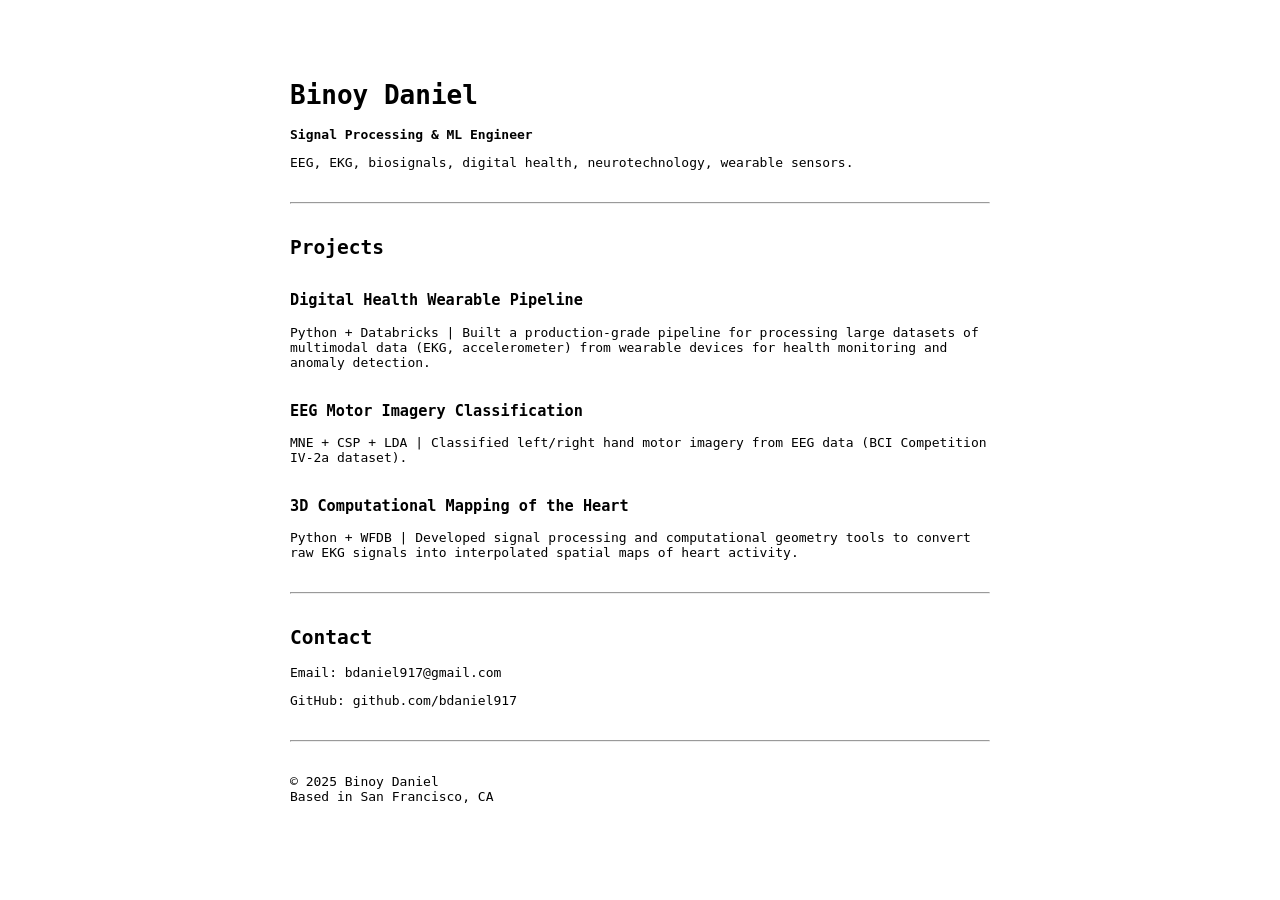
==== index.html @ 5da46c52 "Add files via upload" ====
<!DOCTYPE html>
<html lang="en">
<head>
  <meta charset="UTF-8">
  <meta name="viewport" content="width=device-width, initial-scale=1.0">
  <title>Binoy Daniel</title>
  <style>
    body {
      font-family: monospace;
      background: #fff;
      color: #000;
      max-width: 700px;
      margin: 2rem auto;
      padding: 1rem;
    }
    h1, h2, h3 {
      margin-top: 2rem;
    }
    a {
      color: black;
      text-decoration: none;
    }
    .project {
      margin-bottom: 1.5rem;
    }
    hr {
      margin: 2rem 0;
    }
  </style>
</head>

<body>
  <h1>Binoy Daniel</h1>
  <p><strong>Signal Processing & ML Engineer</strong></p>
  <p>EEG, EKG, biosignals, digital health, neurotechnology, wearable sensors.</p>

  <hr>

  <h2>Projects</h2>

  <div class="project">
    <h3><a href="#">Digital Health Wearable Pipeline</a></h3>
    <p>Python + Databricks | Built a production-grade pipeline for processing large datasets of multimodal data (EKG, accelerometer) from wearable devices for health monitoring and anomaly detection.</p>
  </div>

  <div class="project">
    <h3><a href="#">EEG Motor Imagery Classification</a></h3>
    <p>MNE + CSP + LDA | Classified left/right hand motor imagery from EEG data (BCI Competition IV-2a dataset).</p>
  </div>

  <div class="project">
    <h3><a href="#">3D Computational Mapping of the Heart</a></h3>
    <p>Python + WFDB | Developed signal processing and computational geometry tools to convert raw EKG signals into interpolated spatial maps of heart activity.</p>
  </div>

  <hr>

  <h2>Contact</h2>
  <p>Email: <a href="mailto:bdaniel917@gmail.com">bdaniel917@gmail.com</a></p>
  <p>GitHub: <a href="https://github.com/bdaniel917" target="_blank">github.com/bdaniel917</a></p>

  <hr>

  <p>&copy; 2025 Binoy Daniel<br>Based in San Francisco, CA</p>
</body>
</html>
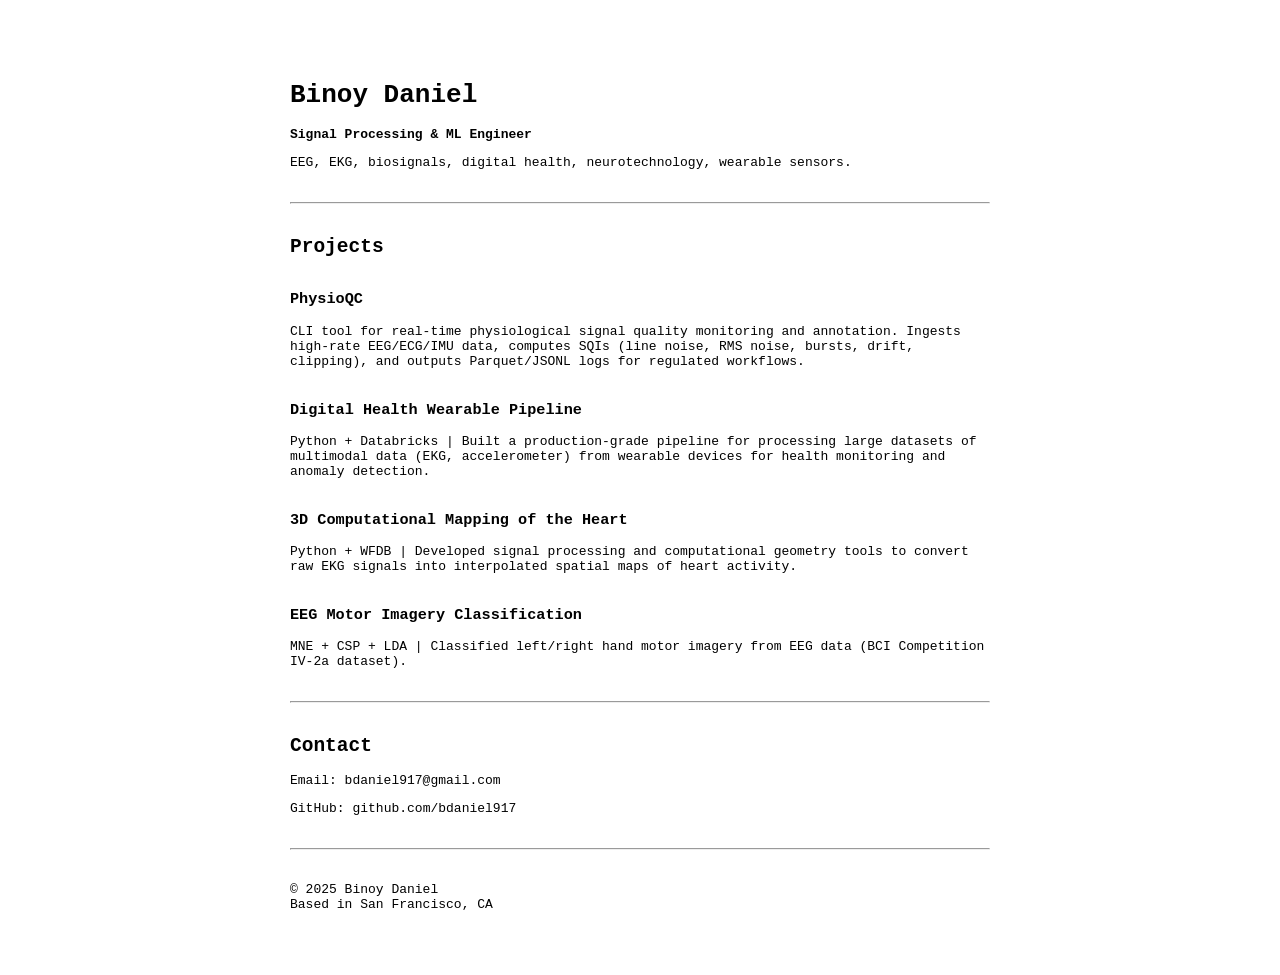
==== commit ba2999a6: "Update index.html" ====
--- a/index.html
+++ b/index.html
@@ -38,19 +38,25 @@
 
   <h2>Projects</h2>
 
+  <!-- PhysioQC Project (First Tab, links to physioq.html) -->
+  <div class="project">
+    <h3><a href="physioq.html">PhysioQC</a></h3>
+    <p>CLI tool for real-time physiological signal quality monitoring and annotation. Ingests high-rate EEG/ECG/IMU data, computes SQIs (line noise, RMS noise, bursts, drift, clipping), and outputs Parquet/JSONL logs for regulated workflows.</p>
+  </div>
+
   <div class="project">
     <h3><a href="#">Digital Health Wearable Pipeline</a></h3>
     <p>Python + Databricks | Built a production-grade pipeline for processing large datasets of multimodal data (EKG, accelerometer) from wearable devices for health monitoring and anomaly detection.</p>
   </div>
 
   <div class="project">
-    <h3><a href="#">EEG Motor Imagery Classification</a></h3>
-    <p>MNE + CSP + LDA | Classified left/right hand motor imagery from EEG data (BCI Competition IV-2a dataset).</p>
+    <h3><a href="#">3D Computational Mapping of the Heart</a></h3>
+    <p>Python + WFDB | Developed signal processing and computational geometry tools to convert raw EKG signals into interpolated spatial maps of heart activity.</p>
   </div>
 
   <div class="project">
-    <h3><a href="#">3D Computational Mapping of the Heart</a></h3>
-    <p>Python + WFDB | Developed signal processing and computational geometry tools to convert raw EKG signals into interpolated spatial maps of heart activity.</p>
+    <h3><a href="#">EEG Motor Imagery Classification</a></h3>
+    <p>MNE + CSP + LDA | Classified left/right hand motor imagery from EEG data (BCI Competition IV-2a dataset).</p>
   </div>
 
   <hr>
@@ -64,4 +70,3 @@
   <p>&copy; 2025 Binoy Daniel<br>Based in San Francisco, CA</p>
 </body>
 </html>
-
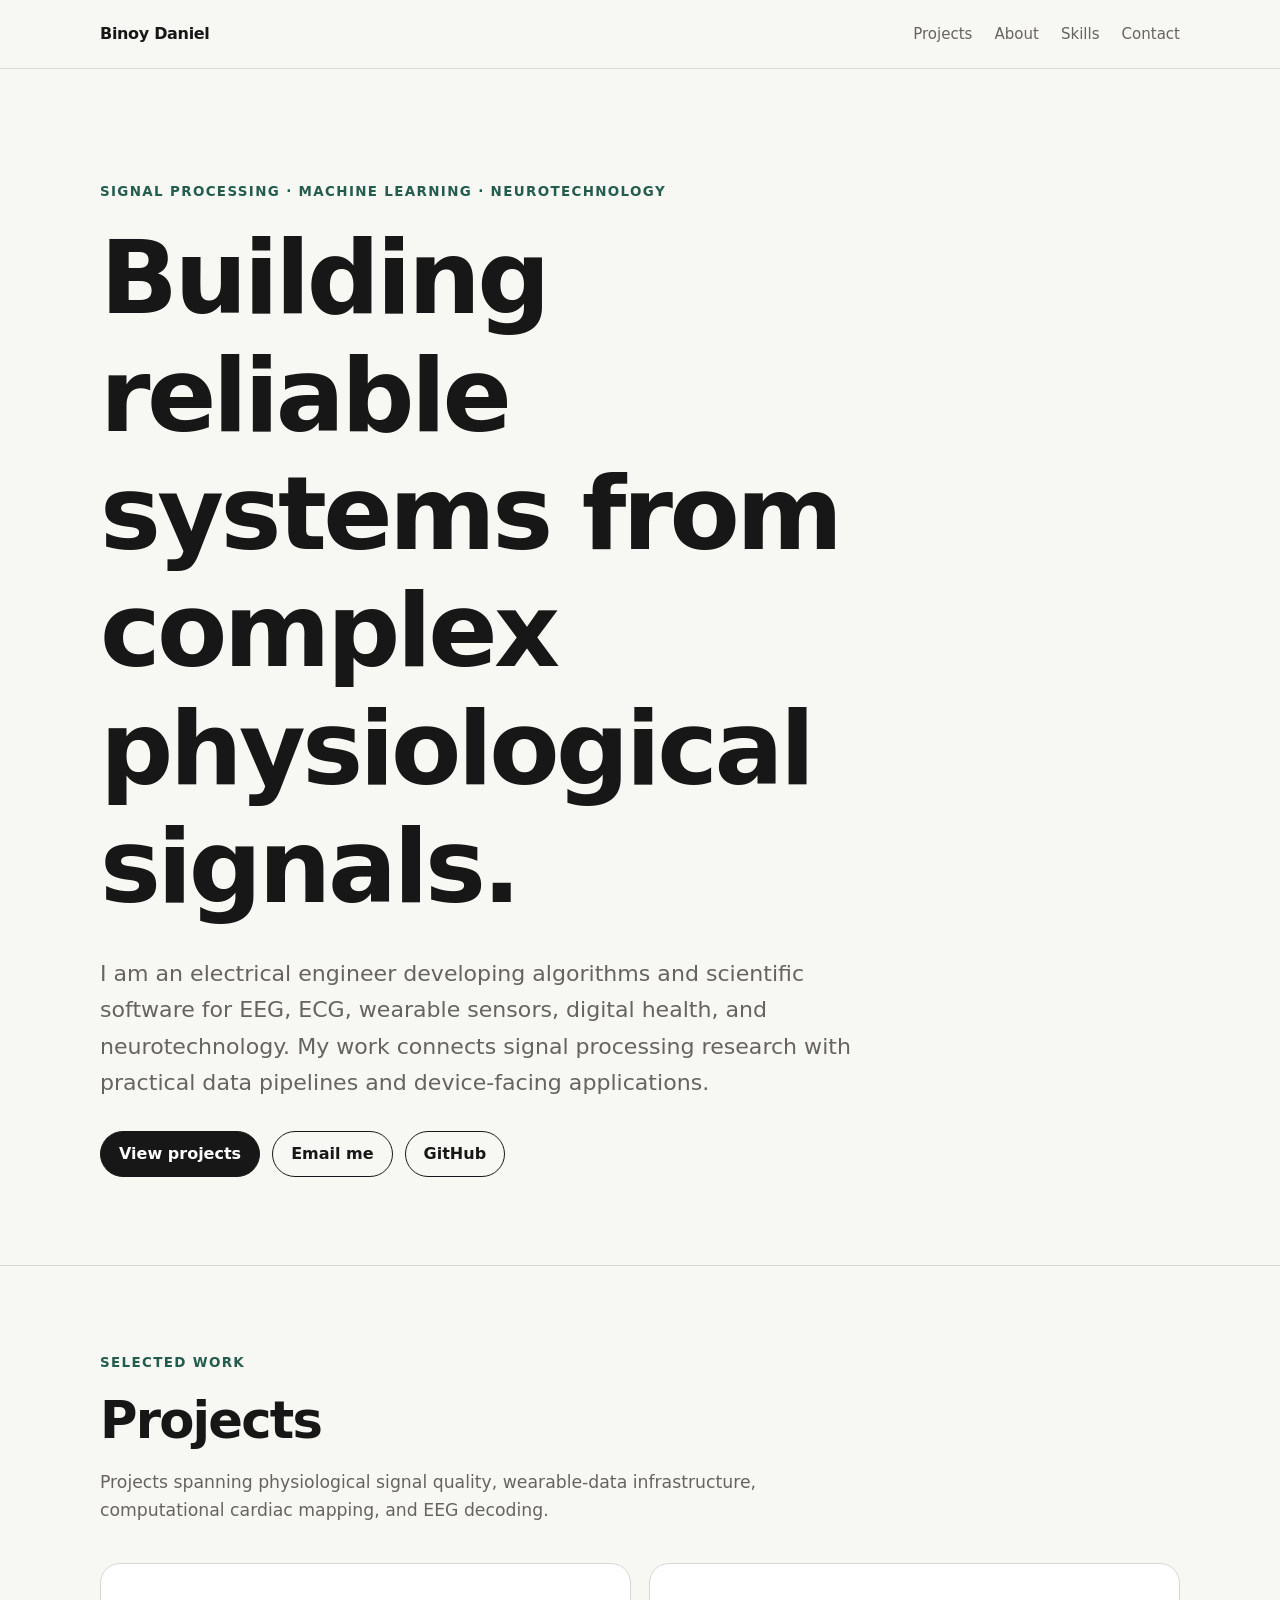
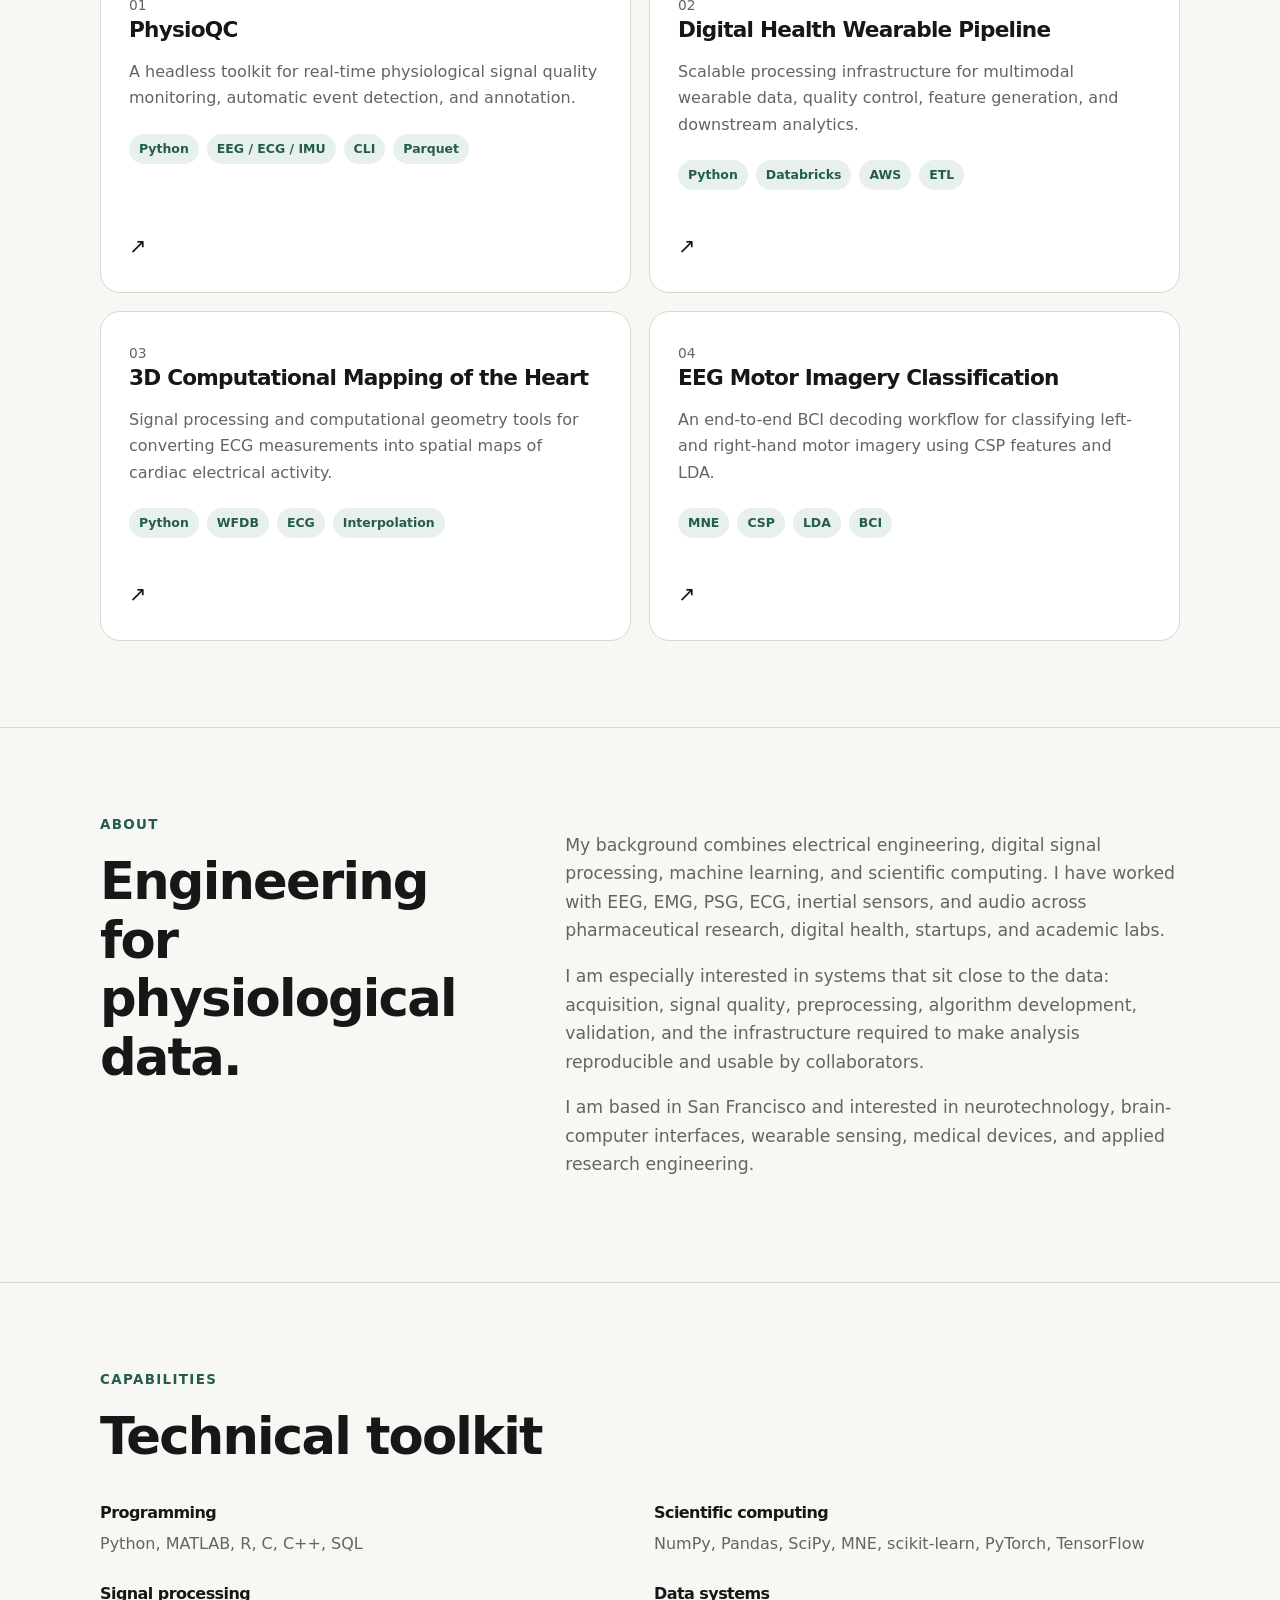
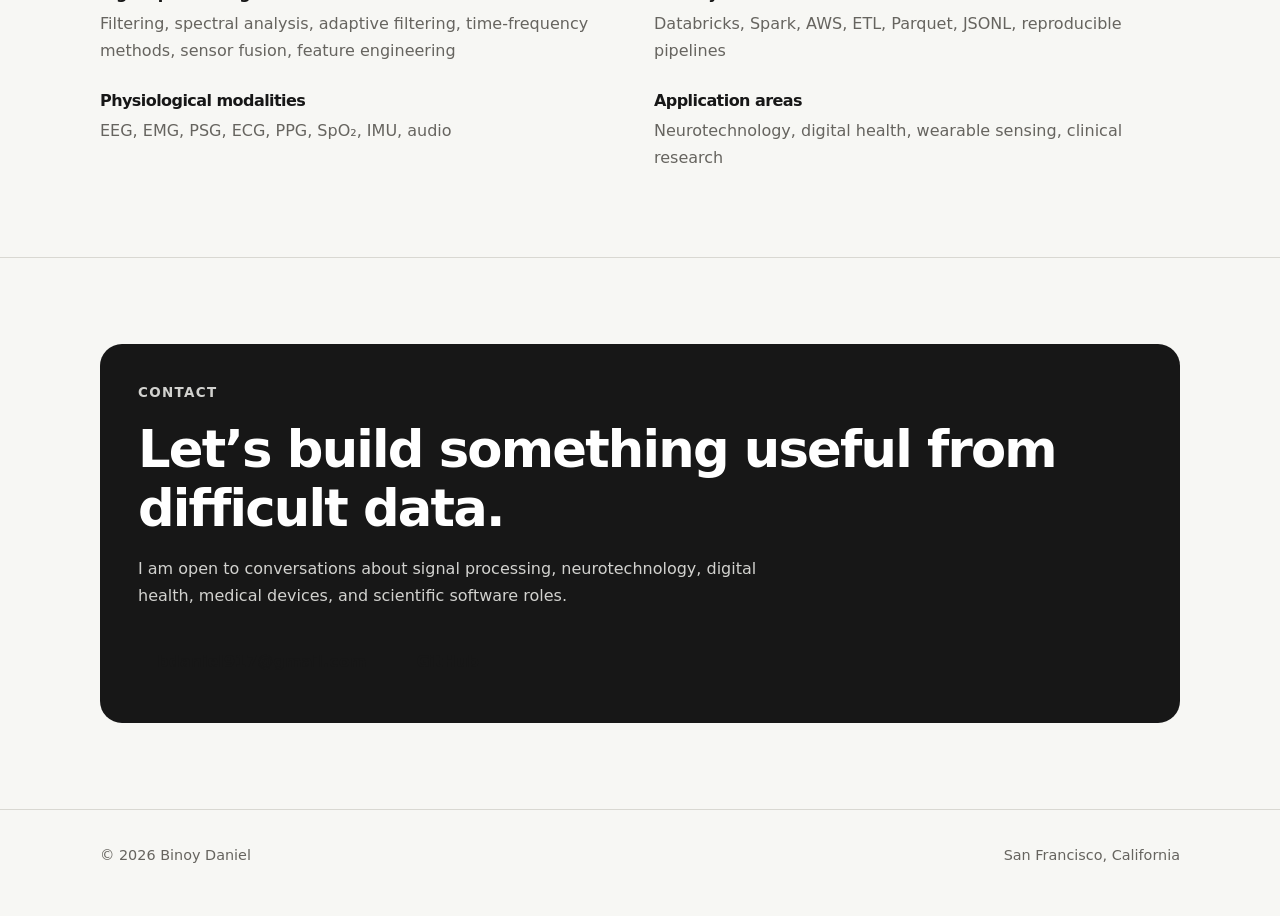
==== commit 781c2de9: "Add files via upload" ====
--- a/index.html
+++ b/index.html
@@ -1,72 +1,231 @@
-<!DOCTYPE html>
+<!doctype html>
 <html lang="en">
 <head>
-  <meta charset="UTF-8">
-  <meta name="viewport" content="width=device-width, initial-scale=1.0">
-  <title>Binoy Daniel</title>
-  <style>
-    body {
-      font-family: monospace;
-      background: #fff;
-      color: #000;
-      max-width: 700px;
-      margin: 2rem auto;
-      padding: 1rem;
-    }
-    h1, h2, h3 {
-      margin-top: 2rem;
-    }
-    a {
-      color: black;
-      text-decoration: none;
-    }
-    .project {
-      margin-bottom: 1.5rem;
-    }
-    hr {
-      margin: 2rem 0;
-    }
-  </style>
+  <meta charset="utf-8">
+  <meta name="viewport" content="width=device-width, initial-scale=1">
+  <meta
+    name="description"
+    content="Portfolio of Binoy Daniel, a signal processing and machine learning engineer working in biosignals, neurotechnology, wearable sensing, and digital health."
+  >
+  <title>Binoy Daniel | Signal Processing & ML Engineer</title>
+  <link rel="stylesheet" href="style.css">
 </head>
-
 <body>
-  <h1>Binoy Daniel</h1>
-  <p><strong>Signal Processing & ML Engineer</strong></p>
-  <p>EEG, EKG, biosignals, digital health, neurotechnology, wearable sensors.</p>
-
-  <hr>
-
-  <h2>Projects</h2>
-
-  <!-- PhysioQC Project (First Tab, links to physioq.html) -->
-  <div class="project">
-    <h3><a href="physioq.html">PhysioQC</a></h3>
-    <p>CLI tool for real-time physiological signal quality monitoring and annotation. Ingests high-rate EEG/ECG/IMU data, computes SQIs (line noise, RMS noise, bursts, drift, clipping), and outputs Parquet/JSONL logs for regulated workflows.</p>
-  </div>
-
-  <div class="project">
-    <h3><a href="#">Digital Health Wearable Pipeline</a></h3>
-    <p>Python + Databricks | Built a production-grade pipeline for processing large datasets of multimodal data (EKG, accelerometer) from wearable devices for health monitoring and anomaly detection.</p>
-  </div>
-
-  <div class="project">
-    <h3><a href="#">3D Computational Mapping of the Heart</a></h3>
-    <p>Python + WFDB | Developed signal processing and computational geometry tools to convert raw EKG signals into interpolated spatial maps of heart activity.</p>
-  </div>
-
-  <div class="project">
-    <h3><a href="#">EEG Motor Imagery Classification</a></h3>
-    <p>MNE + CSP + LDA | Classified left/right hand motor imagery from EEG data (BCI Competition IV-2a dataset).</p>
-  </div>
-
-  <hr>
-
-  <h2>Contact</h2>
-  <p>Email: <a href="mailto:bdaniel917@gmail.com">bdaniel917@gmail.com</a></p>
-  <p>GitHub: <a href="https://github.com/bdaniel917" target="_blank">github.com/bdaniel917</a></p>
-
-  <hr>
-
-  <p>&copy; 2025 Binoy Daniel<br>Based in San Francisco, CA</p>
+  <header class="site-header">
+    <nav class="container nav" aria-label="Main navigation">
+      <a class="brand" href="#top">Binoy Daniel</a>
+      <div class="nav-links">
+        <a href="#projects">Projects</a>
+        <a href="#about">About</a>
+        <a href="#skills">Skills</a>
+        <a href="#contact">Contact</a>
+      </div>
+    </nav>
+  </header>
+
+  <main id="top">
+    <section class="hero">
+      <div class="container">
+        <p class="eyebrow">Signal Processing · Machine Learning · Neurotechnology</p>
+        <h1>Building reliable systems from complex physiological signals.</h1>
+        <p class="hero-copy">
+          I am an electrical engineer developing algorithms and scientific software
+          for EEG, ECG, wearable sensors, digital health, and neurotechnology.
+          My work connects signal processing research with practical data pipelines
+          and device-facing applications.
+        </p>
+        <div class="hero-actions">
+          <a class="button" href="#projects">View projects</a>
+          <a class="button secondary" href="mailto:bdaniel917@gmail.com">Email me</a>
+          <a
+            class="button secondary"
+            href="https://github.com/bdaniel917"
+            target="_blank"
+            rel="noreferrer"
+          >GitHub</a>
+        </div>
+      </div>
+    </section>
+
+    <section class="section" id="projects">
+      <div class="container">
+        <p class="eyebrow">Selected work</p>
+        <h2>Projects</h2>
+        <p class="section-intro">
+          Projects spanning physiological signal quality, wearable-data
+          infrastructure, computational cardiac mapping, and EEG decoding.
+        </p>
+
+        <div class="project-grid">
+          <a class="project-card" href="projects/physioqc.html">
+            <div>
+              <span class="project-number">01</span>
+              <h3>PhysioQC</h3>
+              <p>
+                A headless toolkit for real-time physiological signal quality
+                monitoring, automatic event detection, and annotation.
+              </p>
+              <div class="tags">
+                <span class="tag">Python</span>
+                <span class="tag">EEG / ECG / IMU</span>
+                <span class="tag">CLI</span>
+                <span class="tag">Parquet</span>
+              </div>
+            </div>
+            <span class="arrow" aria-hidden="true">↗</span>
+          </a>
+
+          <a class="project-card" href="projects/wearable-pipeline.html">
+            <div>
+              <span class="project-number">02</span>
+              <h3>Digital Health Wearable Pipeline</h3>
+              <p>
+                Scalable processing infrastructure for multimodal wearable data,
+                quality control, feature generation, and downstream analytics.
+              </p>
+              <div class="tags">
+                <span class="tag">Python</span>
+                <span class="tag">Databricks</span>
+                <span class="tag">AWS</span>
+                <span class="tag">ETL</span>
+              </div>
+            </div>
+            <span class="arrow" aria-hidden="true">↗</span>
+          </a>
+
+          <a class="project-card" href="projects/cardiac-mapping.html">
+            <div>
+              <span class="project-number">03</span>
+              <h3>3D Computational Mapping of the Heart</h3>
+              <p>
+                Signal processing and computational geometry tools for converting
+                ECG measurements into spatial maps of cardiac electrical activity.
+              </p>
+              <div class="tags">
+                <span class="tag">Python</span>
+                <span class="tag">WFDB</span>
+                <span class="tag">ECG</span>
+                <span class="tag">Interpolation</span>
+              </div>
+            </div>
+            <span class="arrow" aria-hidden="true">↗</span>
+          </a>
+
+          <a class="project-card" href="projects/eeg-motor-imagery.html">
+            <div>
+              <span class="project-number">04</span>
+              <h3>EEG Motor Imagery Classification</h3>
+              <p>
+                An end-to-end BCI decoding workflow for classifying left- and
+                right-hand motor imagery using CSP features and LDA.
+              </p>
+              <div class="tags">
+                <span class="tag">MNE</span>
+                <span class="tag">CSP</span>
+                <span class="tag">LDA</span>
+                <span class="tag">BCI</span>
+              </div>
+            </div>
+            <span class="arrow" aria-hidden="true">↗</span>
+          </a>
+        </div>
+      </div>
+    </section>
+
+    <section class="section" id="about">
+      <div class="container two-column">
+        <div>
+          <p class="eyebrow">About</p>
+          <h2>Engineering for physiological data.</h2>
+        </div>
+        <div class="section-intro">
+          <p>
+            My background combines electrical engineering, digital signal
+            processing, machine learning, and scientific computing. I have worked
+            with EEG, EMG, PSG, ECG, inertial sensors, and audio across
+            pharmaceutical research, digital health, startups, and academic labs.
+          </p>
+          <p>
+            I am especially interested in systems that sit close to the data:
+            acquisition, signal quality, preprocessing, algorithm development,
+            validation, and the infrastructure required to make analysis
+            reproducible and usable by collaborators.
+          </p>
+          <p>
+            I am based in San Francisco and interested in neurotechnology, brain-
+            computer interfaces, wearable sensing, medical devices, and applied
+            research engineering.
+          </p>
+        </div>
+      </div>
+    </section>
+
+    <section class="section" id="skills">
+      <div class="container">
+        <p class="eyebrow">Capabilities</p>
+        <h2>Technical toolkit</h2>
+        <div class="skills-list">
+          <div>
+            <h3>Programming</h3>
+            <p>Python, MATLAB, R, C, C++, SQL</p>
+          </div>
+          <div>
+            <h3>Scientific computing</h3>
+            <p>NumPy, Pandas, SciPy, MNE, scikit-learn, PyTorch, TensorFlow</p>
+          </div>
+          <div>
+            <h3>Signal processing</h3>
+            <p>
+              Filtering, spectral analysis, adaptive filtering, time-frequency
+              methods, sensor fusion, feature engineering
+            </p>
+          </div>
+          <div>
+            <h3>Data systems</h3>
+            <p>Databricks, Spark, AWS, ETL, Parquet, JSONL, reproducible pipelines</p>
+          </div>
+          <div>
+            <h3>Physiological modalities</h3>
+            <p>EEG, EMG, PSG, ECG, PPG, SpO₂, IMU, audio</p>
+          </div>
+          <div>
+            <h3>Application areas</h3>
+            <p>Neurotechnology, digital health, wearable sensing, clinical research</p>
+          </div>
+        </div>
+      </div>
+    </section>
+
+    <section class="section" id="contact">
+      <div class="container">
+        <div class="contact-panel">
+          <p class="eyebrow">Contact</p>
+          <h2>Let’s build something useful from difficult data.</h2>
+          <p>
+            I am open to conversations about signal processing, neurotechnology,
+            digital health, medical devices, and scientific software roles.
+          </p>
+          <div class="hero-actions">
+            <a class="button secondary" href="mailto:bdaniel917@gmail.com">
+              bdaniel917@gmail.com
+            </a>
+            <a
+              class="button secondary"
+              href="https://github.com/bdaniel917"
+              target="_blank"
+              rel="noreferrer"
+            >GitHub</a>
+          </div>
+        </div>
+      </div>
+    </section>
+  </main>
+
+  <footer class="site-footer">
+    <div class="container footer-row">
+      <span>© 2026 Binoy Daniel</span>
+      <span>San Francisco, California</span>
+    </div>
+  </footer>
 </body>
 </html>
--- a/style.css
+++ b/style.css
@@ -0,0 +1,414 @@
+:root {
+  --background: #f7f7f4;
+  --surface: #ffffff;
+  --text: #171717;
+  --muted: #66645f;
+  --border: #d9d8d2;
+  --accent: #245d4d;
+  --accent-soft: #e8f0ed;
+  --max-width: 1080px;
+  --content-width: 760px;
+}
+
+* {
+  box-sizing: border-box;
+}
+
+html {
+  scroll-behavior: smooth;
+}
+
+body {
+  margin: 0;
+  background: var(--background);
+  color: var(--text);
+  font-family:
+    Inter, ui-sans-serif, system-ui, -apple-system, BlinkMacSystemFont,
+    "Segoe UI", sans-serif;
+  line-height: 1.65;
+}
+
+a {
+  color: inherit;
+}
+
+img {
+  max-width: 100%;
+  display: block;
+}
+
+.container {
+  width: min(calc(100% - 40px), var(--max-width));
+  margin: 0 auto;
+}
+
+.narrow {
+  width: min(calc(100% - 40px), var(--content-width));
+  margin: 0 auto;
+}
+
+.site-header {
+  position: sticky;
+  top: 0;
+  z-index: 10;
+  background: rgba(247, 247, 244, 0.92);
+  backdrop-filter: blur(12px);
+  border-bottom: 1px solid var(--border);
+}
+
+.nav {
+  min-height: 68px;
+  display: flex;
+  align-items: center;
+  justify-content: space-between;
+  gap: 24px;
+}
+
+.brand {
+  font-weight: 750;
+  text-decoration: none;
+  letter-spacing: -0.02em;
+}
+
+.nav-links {
+  display: flex;
+  flex-wrap: wrap;
+  gap: 22px;
+}
+
+.nav-links a {
+  color: var(--muted);
+  font-size: 0.94rem;
+  text-decoration: none;
+}
+
+.nav-links a:hover,
+.nav-links a:focus-visible {
+  color: var(--text);
+}
+
+.hero {
+  padding: 112px 0 88px;
+  border-bottom: 1px solid var(--border);
+}
+
+.eyebrow {
+  margin: 0 0 16px;
+  color: var(--accent);
+  font-size: 0.84rem;
+  font-weight: 750;
+  letter-spacing: 0.1em;
+  text-transform: uppercase;
+}
+
+h1,
+h2,
+h3 {
+  line-height: 1.15;
+  letter-spacing: -0.035em;
+}
+
+h1 {
+  max-width: 850px;
+  margin: 0;
+  font-size: clamp(3rem, 8vw, 6.6rem);
+}
+
+h2 {
+  margin: 0 0 18px;
+  font-size: clamp(2rem, 4vw, 3.25rem);
+}
+
+h3 {
+  margin: 0;
+  font-size: 1.35rem;
+}
+
+.hero-copy {
+  max-width: 760px;
+  margin: 30px 0 0;
+  color: var(--muted);
+  font-size: clamp(1.12rem, 2vw, 1.38rem);
+}
+
+.hero-actions,
+.project-links {
+  display: flex;
+  flex-wrap: wrap;
+  gap: 12px;
+  margin-top: 30px;
+}
+
+.button {
+  display: inline-flex;
+  min-height: 46px;
+  align-items: center;
+  justify-content: center;
+  padding: 0 18px;
+  border: 1px solid var(--text);
+  border-radius: 999px;
+  background: var(--text);
+  color: white;
+  font-weight: 700;
+  text-decoration: none;
+}
+
+.button.secondary {
+  background: transparent;
+  color: var(--text);
+}
+
+.button:hover {
+  transform: translateY(-1px);
+}
+
+.section {
+  padding: 86px 0;
+  border-bottom: 1px solid var(--border);
+}
+
+.section-intro {
+  max-width: 720px;
+  color: var(--muted);
+  font-size: 1.08rem;
+}
+
+.project-grid {
+  display: grid;
+  grid-template-columns: repeat(2, minmax(0, 1fr));
+  gap: 18px;
+  margin-top: 38px;
+}
+
+.project-card {
+  display: flex;
+  min-height: 330px;
+  flex-direction: column;
+  justify-content: space-between;
+  padding: 28px;
+  border: 1px solid var(--border);
+  border-radius: 20px;
+  background: var(--surface);
+  text-decoration: none;
+  transition:
+    transform 160ms ease,
+    border-color 160ms ease;
+}
+
+.project-card:hover,
+.project-card:focus-visible {
+  transform: translateY(-4px);
+  border-color: #aaa89f;
+}
+
+.project-number {
+  color: var(--muted);
+  font-size: 0.86rem;
+}
+
+.project-card p {
+  color: var(--muted);
+}
+
+.tags {
+  display: flex;
+  flex-wrap: wrap;
+  gap: 8px;
+  margin-top: 22px;
+}
+
+.tag {
+  padding: 5px 10px;
+  border-radius: 999px;
+  background: var(--accent-soft);
+  color: var(--accent);
+  font-size: 0.78rem;
+  font-weight: 700;
+}
+
+.arrow {
+  margin-top: 28px;
+  font-size: 1.3rem;
+}
+
+.two-column {
+  display: grid;
+  grid-template-columns: 0.9fr 1.4fr;
+  gap: 70px;
+}
+
+.skills-list {
+  display: grid;
+  grid-template-columns: repeat(2, minmax(0, 1fr));
+  gap: 28px;
+  margin-top: 38px;
+}
+
+.skills-list h3 {
+  margin-bottom: 8px;
+  font-size: 1rem;
+}
+
+.skills-list p {
+  margin: 0;
+  color: var(--muted);
+}
+
+.contact-panel {
+  padding: 38px;
+  border-radius: 22px;
+  background: var(--text);
+  color: white;
+}
+
+.contact-panel p {
+  max-width: 650px;
+  color: #d2d2cf;
+}
+
+.contact-panel a {
+  color: white;
+}
+
+.site-footer {
+  padding: 34px 0 48px;
+  color: var(--muted);
+  font-size: 0.9rem;
+}
+
+.footer-row {
+  display: flex;
+  justify-content: space-between;
+  gap: 20px;
+}
+
+/* Project pages */
+
+.project-hero {
+  padding: 88px 0 58px;
+}
+
+.project-hero h1 {
+  max-width: 950px;
+  font-size: clamp(2.8rem, 7vw, 5.6rem);
+}
+
+.project-summary {
+  max-width: 770px;
+  margin: 26px 0 0;
+  color: var(--muted);
+  font-size: 1.25rem;
+}
+
+.project-meta {
+  display: grid;
+  grid-template-columns: repeat(3, minmax(0, 1fr));
+  gap: 16px;
+  margin-top: 42px;
+}
+
+.meta-card {
+  padding: 18px;
+  border-top: 1px solid var(--border);
+}
+
+.meta-label {
+  display: block;
+  margin-bottom: 5px;
+  color: var(--muted);
+  font-size: 0.78rem;
+  font-weight: 700;
+  letter-spacing: 0.08em;
+  text-transform: uppercase;
+}
+
+.content-section {
+  padding: 46px 0;
+}
+
+.content-section + .content-section {
+  border-top: 1px solid var(--border);
+}
+
+.content-section h2 {
+  font-size: 2rem;
+}
+
+.content-section p,
+.content-section li {
+  color: #45443f;
+}
+
+.content-section ul {
+  padding-left: 1.15rem;
+}
+
+.placeholder {
+  display: grid;
+  min-height: 360px;
+  margin: 28px 0;
+  place-items: center;
+  padding: 30px;
+  border: 1px dashed #aaa89f;
+  border-radius: 18px;
+  background:
+    linear-gradient(135deg, rgba(36, 93, 77, 0.06), rgba(36, 93, 77, 0));
+  color: var(--muted);
+  text-align: center;
+}
+
+.callout {
+  margin: 30px 0;
+  padding: 24px;
+  border-left: 4px solid var(--accent);
+  background: var(--accent-soft);
+}
+
+.next-project {
+  display: block;
+  padding: 42px 0 70px;
+  border-top: 1px solid var(--border);
+  text-decoration: none;
+}
+
+.next-project span {
+  color: var(--muted);
+}
+
+.next-project strong {
+  display: block;
+  margin-top: 8px;
+  font-size: clamp(1.8rem, 4vw, 3rem);
+  letter-spacing: -0.035em;
+}
+
+@media (max-width: 760px) {
+  .nav {
+    align-items: flex-start;
+    flex-direction: column;
+    padding: 18px 0;
+  }
+
+  .hero {
+    padding-top: 74px;
+  }
+
+  .project-grid,
+  .two-column,
+  .project-meta,
+  .skills-list {
+    grid-template-columns: 1fr;
+  }
+
+  .two-column {
+    gap: 24px;
+  }
+
+  .project-card {
+    min-height: 285px;
+  }
+
+  .footer-row {
+    flex-direction: column;
+  }
+}
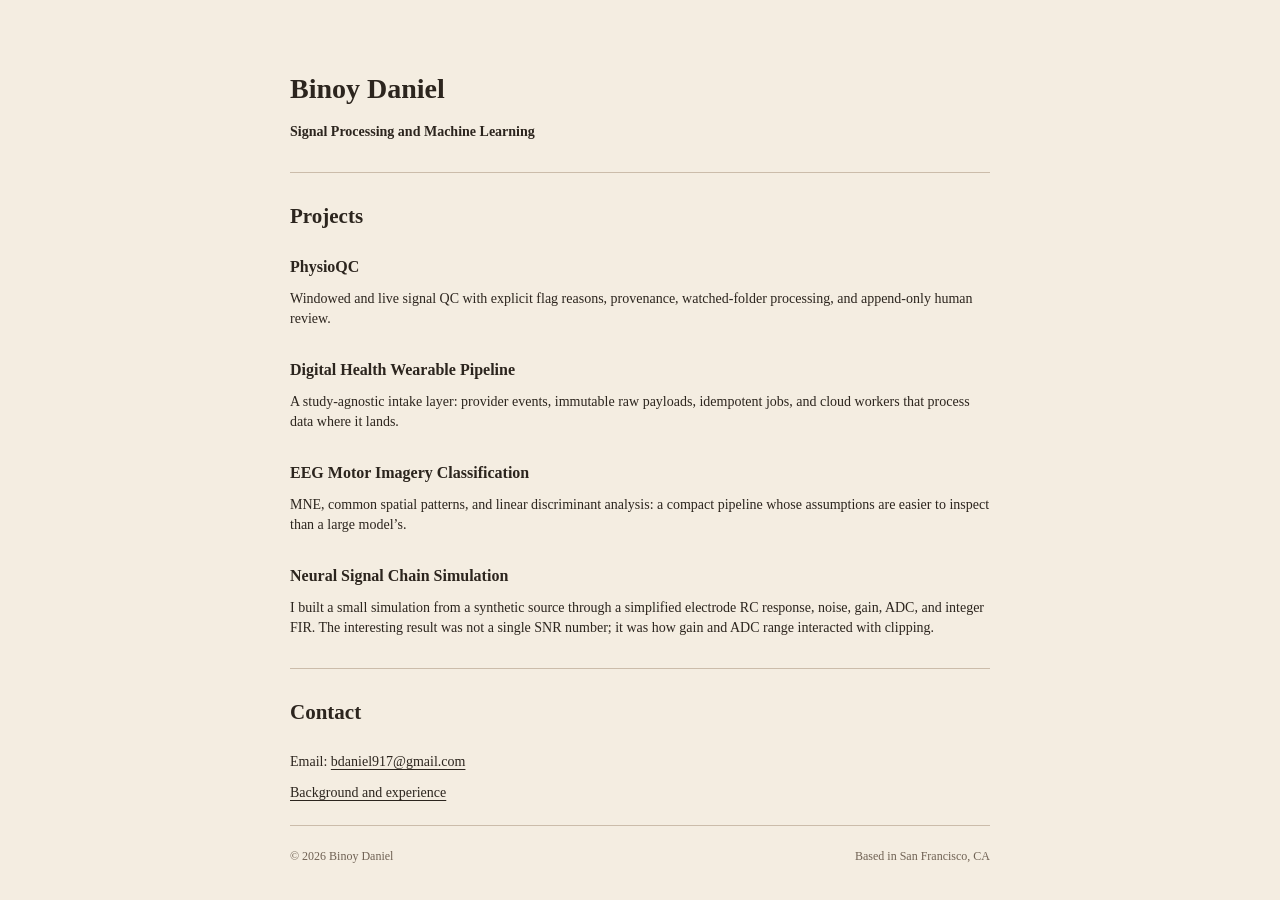
==== commit e8af56a1: "Publish updated portfolio with project pages and downloadable code" ====
--- a/index.html
+++ b/index.html
@@ -1,231 +1,27 @@
 <!doctype html>
 <html lang="en">
 <head>
-  <meta charset="utf-8">
-  <meta name="viewport" content="width=device-width, initial-scale=1">
-  <meta
-    name="description"
-    content="Portfolio of Binoy Daniel, a signal processing and machine learning engineer working in biosignals, neurotechnology, wearable sensing, and digital health."
-  >
-  <title>Binoy Daniel | Signal Processing & ML Engineer</title>
-  <link rel="stylesheet" href="style.css">
+  <meta charset="utf-8"><meta name="viewport" content="width=device-width, initial-scale=1">
+  <meta name="description" content="Binoy Daniel — electrical engineering, signal processing, and physiological data.">
+  <title>Binoy Daniel</title><link rel="stylesheet" href="/styles.css">
 </head>
 <body>
-  <header class="site-header">
-    <nav class="container nav" aria-label="Main navigation">
-      <a class="brand" href="#top">Binoy Daniel</a>
-      <div class="nav-links">
-        <a href="#projects">Projects</a>
-        <a href="#about">About</a>
-        <a href="#skills">Skills</a>
-        <a href="#contact">Contact</a>
-      </div>
-    </nav>
+<main class="home">
+  <header class="intro">
+    <h1>Binoy Daniel</h1>
+    <p><strong>Signal Processing and Machine Learning</strong></p>
   </header>
-
-  <main id="top">
-    <section class="hero">
-      <div class="container">
-        <p class="eyebrow">Signal Processing · Machine Learning · Neurotechnology</p>
-        <h1>Building reliable systems from complex physiological signals.</h1>
-        <p class="hero-copy">
-          I am an electrical engineer developing algorithms and scientific software
-          for EEG, ECG, wearable sensors, digital health, and neurotechnology.
-          My work connects signal processing research with practical data pipelines
-          and device-facing applications.
-        </p>
-        <div class="hero-actions">
-          <a class="button" href="#projects">View projects</a>
-          <a class="button secondary" href="mailto:bdaniel917@gmail.com">Email me</a>
-          <a
-            class="button secondary"
-            href="https://github.com/bdaniel917"
-            target="_blank"
-            rel="noreferrer"
-          >GitHub</a>
-        </div>
-      </div>
-    </section>
-
-    <section class="section" id="projects">
-      <div class="container">
-        <p class="eyebrow">Selected work</p>
-        <h2>Projects</h2>
-        <p class="section-intro">
-          Projects spanning physiological signal quality, wearable-data
-          infrastructure, computational cardiac mapping, and EEG decoding.
-        </p>
-
-        <div class="project-grid">
-          <a class="project-card" href="projects/physioqc.html">
-            <div>
-              <span class="project-number">01</span>
-              <h3>PhysioQC</h3>
-              <p>
-                A headless toolkit for real-time physiological signal quality
-                monitoring, automatic event detection, and annotation.
-              </p>
-              <div class="tags">
-                <span class="tag">Python</span>
-                <span class="tag">EEG / ECG / IMU</span>
-                <span class="tag">CLI</span>
-                <span class="tag">Parquet</span>
-              </div>
-            </div>
-            <span class="arrow" aria-hidden="true">↗</span>
-          </a>
-
-          <a class="project-card" href="projects/wearable-pipeline.html">
-            <div>
-              <span class="project-number">02</span>
-              <h3>Digital Health Wearable Pipeline</h3>
-              <p>
-                Scalable processing infrastructure for multimodal wearable data,
-                quality control, feature generation, and downstream analytics.
-              </p>
-              <div class="tags">
-                <span class="tag">Python</span>
-                <span class="tag">Databricks</span>
-                <span class="tag">AWS</span>
-                <span class="tag">ETL</span>
-              </div>
-            </div>
-            <span class="arrow" aria-hidden="true">↗</span>
-          </a>
-
-          <a class="project-card" href="projects/cardiac-mapping.html">
-            <div>
-              <span class="project-number">03</span>
-              <h3>3D Computational Mapping of the Heart</h3>
-              <p>
-                Signal processing and computational geometry tools for converting
-                ECG measurements into spatial maps of cardiac electrical activity.
-              </p>
-              <div class="tags">
-                <span class="tag">Python</span>
-                <span class="tag">WFDB</span>
-                <span class="tag">ECG</span>
-                <span class="tag">Interpolation</span>
-              </div>
-            </div>
-            <span class="arrow" aria-hidden="true">↗</span>
-          </a>
-
-          <a class="project-card" href="projects/eeg-motor-imagery.html">
-            <div>
-              <span class="project-number">04</span>
-              <h3>EEG Motor Imagery Classification</h3>
-              <p>
-                An end-to-end BCI decoding workflow for classifying left- and
-                right-hand motor imagery using CSP features and LDA.
-              </p>
-              <div class="tags">
-                <span class="tag">MNE</span>
-                <span class="tag">CSP</span>
-                <span class="tag">LDA</span>
-                <span class="tag">BCI</span>
-              </div>
-            </div>
-            <span class="arrow" aria-hidden="true">↗</span>
-          </a>
-        </div>
-      </div>
-    </section>
-
-    <section class="section" id="about">
-      <div class="container two-column">
-        <div>
-          <p class="eyebrow">About</p>
-          <h2>Engineering for physiological data.</h2>
-        </div>
-        <div class="section-intro">
-          <p>
-            My background combines electrical engineering, digital signal
-            processing, machine learning, and scientific computing. I have worked
-            with EEG, EMG, PSG, ECG, inertial sensors, and audio across
-            pharmaceutical research, digital health, startups, and academic labs.
-          </p>
-          <p>
-            I am especially interested in systems that sit close to the data:
-            acquisition, signal quality, preprocessing, algorithm development,
-            validation, and the infrastructure required to make analysis
-            reproducible and usable by collaborators.
-          </p>
-          <p>
-            I am based in San Francisco and interested in neurotechnology, brain-
-            computer interfaces, wearable sensing, medical devices, and applied
-            research engineering.
-          </p>
-        </div>
-      </div>
-    </section>
-
-    <section class="section" id="skills">
-      <div class="container">
-        <p class="eyebrow">Capabilities</p>
-        <h2>Technical toolkit</h2>
-        <div class="skills-list">
-          <div>
-            <h3>Programming</h3>
-            <p>Python, MATLAB, R, C, C++, SQL</p>
-          </div>
-          <div>
-            <h3>Scientific computing</h3>
-            <p>NumPy, Pandas, SciPy, MNE, scikit-learn, PyTorch, TensorFlow</p>
-          </div>
-          <div>
-            <h3>Signal processing</h3>
-            <p>
-              Filtering, spectral analysis, adaptive filtering, time-frequency
-              methods, sensor fusion, feature engineering
-            </p>
-          </div>
-          <div>
-            <h3>Data systems</h3>
-            <p>Databricks, Spark, AWS, ETL, Parquet, JSONL, reproducible pipelines</p>
-          </div>
-          <div>
-            <h3>Physiological modalities</h3>
-            <p>EEG, EMG, PSG, ECG, PPG, SpO₂, IMU, audio</p>
-          </div>
-          <div>
-            <h3>Application areas</h3>
-            <p>Neurotechnology, digital health, wearable sensing, clinical research</p>
-          </div>
-        </div>
-      </div>
-    </section>
-
-    <section class="section" id="contact">
-      <div class="container">
-        <div class="contact-panel">
-          <p class="eyebrow">Contact</p>
-          <h2>Let’s build something useful from difficult data.</h2>
-          <p>
-            I am open to conversations about signal processing, neurotechnology,
-            digital health, medical devices, and scientific software roles.
-          </p>
-          <div class="hero-actions">
-            <a class="button secondary" href="mailto:bdaniel917@gmail.com">
-              bdaniel917@gmail.com
-            </a>
-            <a
-              class="button secondary"
-              href="https://github.com/bdaniel917"
-              target="_blank"
-              rel="noreferrer"
-            >GitHub</a>
-          </div>
-        </div>
-      </div>
-    </section>
-  </main>
-
-  <footer class="site-footer">
-    <div class="container footer-row">
-      <span>© 2026 Binoy Daniel</span>
-      <span>San Francisco, California</span>
-    </div>
-  </footer>
-</body>
-</html>
+  <section id="projects" class="home-section"><div class="section-label"><h2>Projects</h2></div>
+    <article class="entry"><div class="entry-body"><h3><a href="/projects/physioqc/">PhysioQC</a></h3><p>Windowed and live signal QC with explicit flag reasons, provenance, watched-folder processing, and append-only human review.</p></div></article>
+    <article class="entry"><div class="entry-body"><h3><a href="/projects/wearable-ingestion/">Digital Health Wearable Pipeline</a></h3><p>A study-agnostic intake layer: provider events, immutable raw payloads, idempotent jobs, and cloud workers that process data where it lands.</p></div></article>
+    <article class="entry"><div class="entry-body"><h3><a href="/projects/motor-imagery/">EEG Motor Imagery Classification</a></h3><p>MNE, common spatial patterns, and linear discriminant analysis: a compact pipeline whose assumptions are easier to inspect than a large model’s.</p></div></article>
+    <article class="entry"><div class="entry-body"><h3><a href="/projects/neural-recording-chain/">Neural Signal Chain Simulation</a></h3><p>I built a small simulation from a synthetic source through a simplified electrode RC response, noise, gain, ADC, and integer FIR. The interesting result was not a single SNR number; it was how gain and ADC range interacted with clipping.</p></div></article>
+  </section>
+  <section class="home-section contact">
+    <h2>Contact</h2>
+    <p>Email: <a href="mailto:bdaniel917@gmail.com">bdaniel917@gmail.com</a></p>
+    <p><a href="/background/">Background and experience</a></p>
+  </section>
+  <footer class="home-footer"><span>© 2026 Binoy Daniel</span><span>Based in San Francisco, CA</span></footer>
+</main>
+</body></html>
--- a/styles.css
+++ b/styles.css
@@ -0,0 +1,57 @@
+/* A plain, content-first document, shared by the portfolio and write-ups. */
+:root{color-scheme:light;--ink:#2c251e;--muted:#706254;--line:#cbbcaa;--reading-font:Georgia,"Times New Roman",serif;--mono:"Courier New",Courier,monospace}
+*{box-sizing:border-box}
+html{scroll-padding-top:24px}
+body{margin:0;background:#f4ede1;color:var(--ink);font:14px/1.45 var(--reading-font);overflow-wrap:break-word}
+a{color:inherit;text-underline-offset:3px}
+a:hover{text-decoration:underline}
+a:focus-visible{outline:2px solid #111;outline-offset:4px}
+.home,.article,.site-head{width:min(700px,calc(100% - 40px));margin-inline:auto}
+.home{padding:72px 0 28px}
+h1{font-size:28px;line-height:1.2;margin:0 0 16px}
+h2{font-size:21px;line-height:1.3;margin:0 0 26px}
+h3{font-size:16px;line-height:1.4;margin:0 0 10px}
+p{margin:0 0 14px}
+.intro{padding-bottom:16px;border-bottom:1px solid var(--line)}
+.intro p:last-child{margin-bottom:14px}
+.home-section{padding:30px 0 12px;border-bottom:1px solid var(--line)}
+.entry,.note-card{padding:0 0 18px;margin:0 0 12px}
+.entry:last-child,.note-card:last-child{margin-bottom:0}
+.entry h3 a,.note-card h3 a{text-decoration:none}
+.entry p,.note-card p{margin:0}
+.contact p{margin:0 0 10px}
+.home-footer{display:flex;justify-content:space-between;flex-wrap:wrap;gap:8px;padding-top:22px;font-size:12px;color:var(--muted)}
+.site-head{padding:32px 0 20px;border-bottom:1px solid var(--line);display:flex;justify-content:space-between;align-items:baseline;gap:18px;flex-wrap:wrap}
+.site-head .name{font-weight:bold;text-decoration:none;font-size:16px}
+.site-head nav{display:flex;gap:18px;flex-wrap:wrap;font-size:13px}
+.head-note,.kicker,.article-meta,.entry-index,.entry-kind,.entry-art,.section-label>span,.question-grid{display:none}
+.article{padding:28px 0 56px}
+.back-link{font-size:13px}
+.article h1{font-size:25px;margin:28px 0 18px}
+.article h2{font-size:19px;margin:32px 0 14px}
+.article h3{margin:24px 0 10px}
+.article p,.article li{line-height:1.65}
+.article ul,.article ol{padding-left:24px}
+.article li{margin-bottom:8px}
+.dek{margin-bottom:24px}
+code,pre{font-family:var(--mono);font-size:13px}
+code{background:#eae0d2;padding:1px 3px}
+pre{overflow-x:auto;white-space:pre;padding:16px;background:#eae0d2;border:1px solid #d7c9b8;line-height:1.6}
+pre code{padding:0}
+.figure{margin:26px 0}
+.figure img{max-width:100%;height:auto;display:block}
+.chart-caption,.small-note-box,.subtle{font-size:12px;color:var(--muted)}
+.chain{display:flex;flex-wrap:wrap;gap:20px;border-block:1px solid #d7c9b8;padding:18px 0;margin:24px 0}
+.chain>div{flex:1 1 110px}
+.chain span,.chain b,.chain small{display:block;margin-bottom:6px}
+.chain span,.chain small{font-size:11px;color:var(--muted)}
+.chain b{font-size:13px}
+.callout{border-left:2px solid #cbbcaa;padding:0 0 0 16px;margin:22px 0}
+.metric-table{display:block;max-width:100%;overflow-x:auto;border-collapse:collapse;margin:24px 0;font-size:13px}
+.metric-table th,.metric-table td{text-align:left;vertical-align:top;border-bottom:1px solid #d7c9b8;padding:10px 12px 10px 0;min-width:105px}
+.code-link{display:inline-block;margin:6px 18px 10px 0}
+.article-footer{display:flex;flex-wrap:wrap;justify-content:space-between;gap:12px;border-top:1px solid var(--line);padding-top:18px;margin-top:36px;font-size:12px}
+.history>div{margin:24px 0}
+.history time{display:block;font-size:12px;color:var(--muted);margin-bottom:6px}
+.step{margin:24px 0}.step-index{font-size:12px;color:var(--muted)}
+@media(max-width:600px){.home{padding-top:36px}.site-head{padding-top:24px}.site-head nav{gap:14px}h1{font-size:26px}.article h1{font-size:23px}.home-section{padding-top:26px}.home-footer{flex-direction:column}}
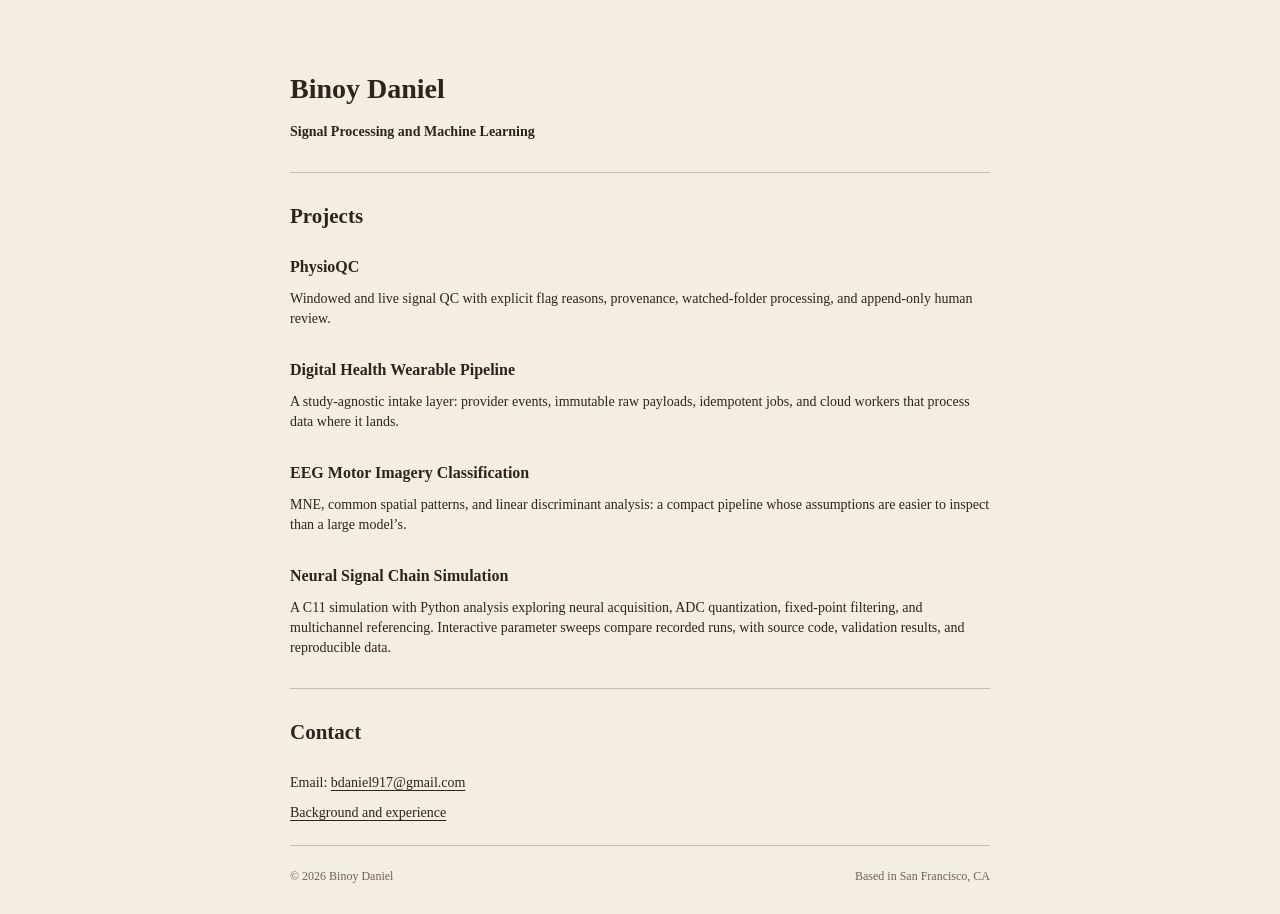
==== commit 4200c573: "Replace neural signal simulation with interactive C11 engineering study" ====
--- a/index.html
+++ b/index.html
@@ -15,7 +15,7 @@
     <article class="entry"><div class="entry-body"><h3><a href="/projects/physioqc/">PhysioQC</a></h3><p>Windowed and live signal QC with explicit flag reasons, provenance, watched-folder processing, and append-only human review.</p></div></article>
     <article class="entry"><div class="entry-body"><h3><a href="/projects/wearable-ingestion/">Digital Health Wearable Pipeline</a></h3><p>A study-agnostic intake layer: provider events, immutable raw payloads, idempotent jobs, and cloud workers that process data where it lands.</p></div></article>
     <article class="entry"><div class="entry-body"><h3><a href="/projects/motor-imagery/">EEG Motor Imagery Classification</a></h3><p>MNE, common spatial patterns, and linear discriminant analysis: a compact pipeline whose assumptions are easier to inspect than a large model’s.</p></div></article>
-    <article class="entry"><div class="entry-body"><h3><a href="/projects/neural-recording-chain/">Neural Signal Chain Simulation</a></h3><p>I built a small simulation from a synthetic source through a simplified electrode RC response, noise, gain, ADC, and integer FIR. The interesting result was not a single SNR number; it was how gain and ADC range interacted with clipping.</p></div></article>
+    <article class="entry"><div class="entry-body"><h3><a href="/projects/neural-recording-chain/">Neural Signal Chain Simulation</a></h3><p>A C11 simulation with Python analysis exploring neural acquisition, ADC quantization, fixed-point filtering, and multichannel referencing. Interactive parameter sweeps compare recorded runs, with source code, validation results, and reproducible data.</p></div></article>
   </section>
   <section class="home-section contact">
     <h2>Contact</h2>
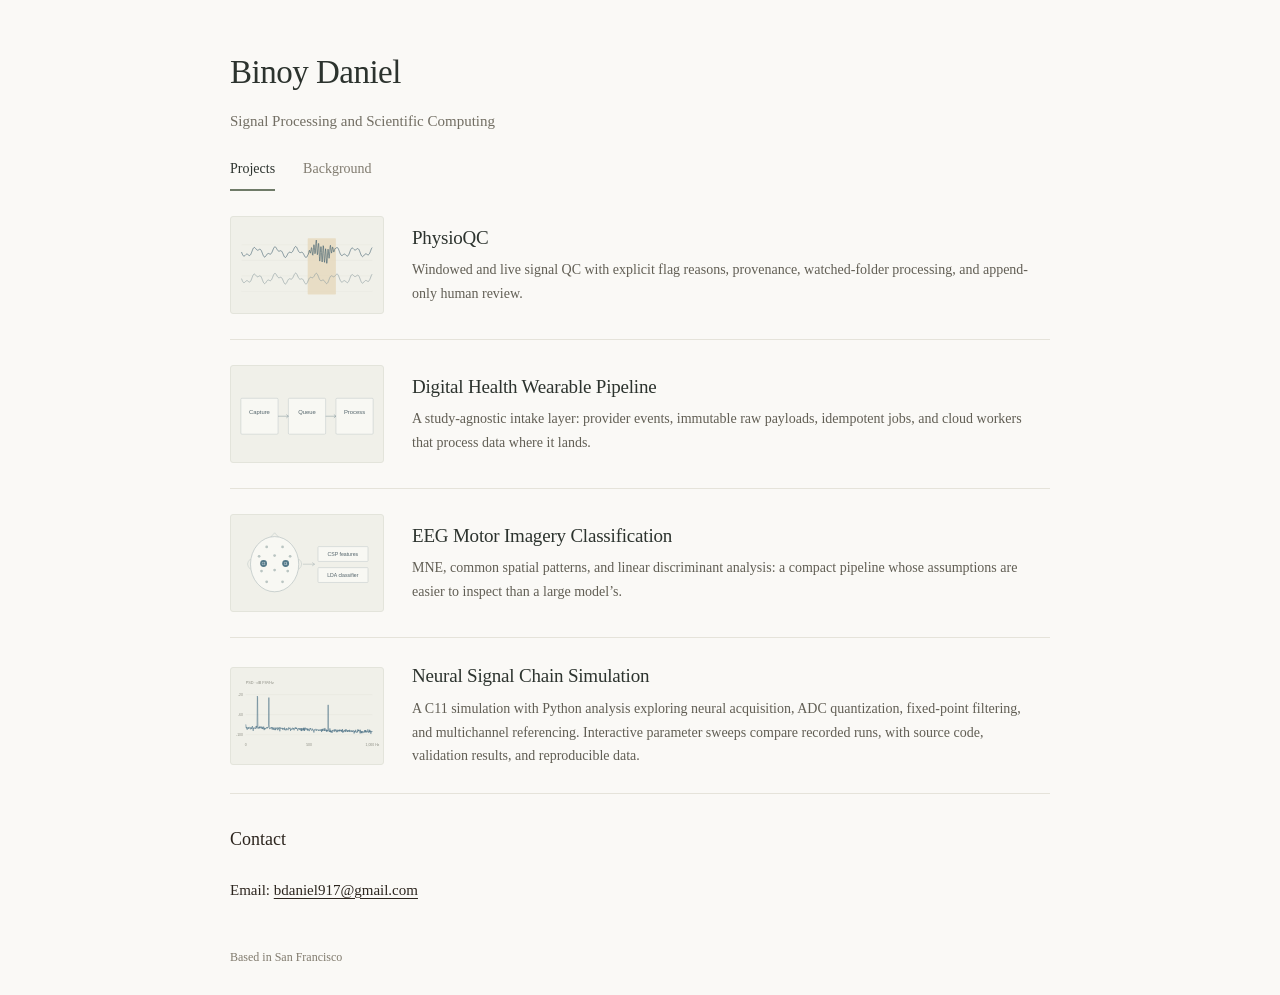
==== commit 24758158: "Publish notebook portfolio design with unified navigation and project figures" ====
--- a/index.html
+++ b/index.html
@@ -3,25 +3,22 @@
 <head>
   <meta charset="utf-8"><meta name="viewport" content="width=device-width, initial-scale=1">
   <meta name="description" content="Binoy Daniel — electrical engineering, signal processing, and physiological data.">
-  <title>Binoy Daniel</title><link rel="stylesheet" href="/styles.css">
+  <title>Binoy Daniel</title><link rel="stylesheet" href="/styles.css?v=20261111">
 </head>
 <body>
-<main class="home">
-  <header class="intro">
-    <h1>Binoy Daniel</h1>
-    <p><strong>Signal Processing and Machine Learning</strong></p>
-  </header>
-  <section id="projects" class="home-section"><div class="section-label"><h2>Projects</h2></div>
-    <article class="entry"><div class="entry-body"><h3><a href="/projects/physioqc/">PhysioQC</a></h3><p>Windowed and live signal QC with explicit flag reasons, provenance, watched-folder processing, and append-only human review.</p></div></article>
-    <article class="entry"><div class="entry-body"><h3><a href="/projects/wearable-ingestion/">Digital Health Wearable Pipeline</a></h3><p>A study-agnostic intake layer: provider events, immutable raw payloads, idempotent jobs, and cloud workers that process data where it lands.</p></div></article>
-    <article class="entry"><div class="entry-body"><h3><a href="/projects/motor-imagery/">EEG Motor Imagery Classification</a></h3><p>MNE, common spatial patterns, and linear discriminant analysis: a compact pipeline whose assumptions are easier to inspect than a large model’s.</p></div></article>
-    <article class="entry"><div class="entry-body"><h3><a href="/projects/neural-recording-chain/">Neural Signal Chain Simulation</a></h3><p>A C11 simulation with Python analysis exploring neural acquisition, ADC quantization, fixed-point filtering, and multichannel referencing. Interactive parameter sweeps compare recorded runs, with source code, validation results, and reproducible data.</p></div></article>
+<header class="notebook-header"><h1>Binoy Daniel</h1><p class="tagline">Signal Processing and Scientific Computing</p><nav class="portfolio-nav" aria-label="Main"><a href="/" aria-current="page">Projects</a><a href="/background/">Background</a></nav></header><main class="home">
+  
+  <section id="projects" class="home-section">
+    <article class="entry processed"><a class="project-image-link" href="/projects/physioqc/" aria-label="View PhysioQC"><img class="project-image" src="/images/quality-refined-small.svg" alt="Illustrative waveform and flagged signal-quality interval"></a><div class="entry-body"><h3><a href="/projects/physioqc/">PhysioQC</a></h3><p>Windowed and live signal QC with explicit flag reasons, provenance, watched-folder processing, and append-only human review.</p></div></article>
+    <article class="entry processed"><a class="project-image-link" href="/projects/wearable-ingestion/" aria-label="View Digital Health Wearable Pipeline"><img class="project-image" src="/images/pipeline-refined-small.svg" alt="Simplified raw data, queue, and processing pipeline"></a><div class="entry-body"><h3><a href="/projects/wearable-ingestion/">Digital Health Wearable Pipeline</a></h3><p>A study-agnostic intake layer: provider events, immutable raw payloads, idempotent jobs, and cloud workers that process data where it lands.</p></div></article>
+    <article class="entry processed"><a class="project-image-link" href="/projects/motor-imagery/" aria-label="View EEG Motor Imagery Classification"><img class="project-image" src="/images/eeg-refined-small.svg" alt="EEG electrode schematic followed by CSP and LDA"></a><div class="entry-body"><h3><a href="/projects/motor-imagery/">EEG Motor Imagery Classification</a></h3><p>MNE, common spatial patterns, and linear discriminant analysis: a compact pipeline whose assumptions are easier to inspect than a large model’s.</p></div></article>
+    <article class="entry processed"><a class="project-image-link" href="/projects/neural-recording-chain/" aria-label="View Neural Signal Chain Simulation"><img class="project-image" src="/images/spectrum-refined-small.svg" alt="Actual baseline power spectrum from the C11 neural simulation"></a><div class="entry-body"><h3><a href="/projects/neural-recording-chain/">Neural Signal Chain Simulation</a></h3><p>A C11 simulation with Python analysis exploring neural acquisition, ADC quantization, fixed-point filtering, and multichannel referencing. Interactive parameter sweeps compare recorded runs, with source code, validation results, and reproducible data.</p></div></article>
   </section>
   <section class="home-section contact">
     <h2>Contact</h2>
     <p>Email: <a href="mailto:bdaniel917@gmail.com">bdaniel917@gmail.com</a></p>
-    <p><a href="/background/">Background and experience</a></p>
+    
   </section>
-  <footer class="home-footer"><span>© 2026 Binoy Daniel</span><span>Based in San Francisco, CA</span></footer>
-</main>
+  
+<p class="bottom-location">Based in San Francisco</p></main>
 </body></html>
--- a/styles.css
+++ b/styles.css
@@ -55,3 +55,40 @@
 .history time{display:block;font-size:12px;color:var(--muted);margin-bottom:6px}
 .step{margin:24px 0}.step-index{font-size:12px;color:var(--muted)}
 @media(max-width:600px){.home{padding-top:36px}.site-head{padding-top:24px}.site-head nav{gap:14px}h1{font-size:26px}.article h1{font-size:23px}.home-section{padding-top:26px}.home-footer{flex-direction:column}}
+body{background:#faf9f6;--reading-font:Georgia,'Times New Roman',serif;font-size:15px;line-height:1.6} .home{padding-top:48px} .intro nav{font-size:13px;margin:20px 0 12px} .intro nav a{text-decoration:none} h1{font-size:29px} h2{font-size:20px} h3{font-size:17px} .home-section{border-bottom:1px solid #ddd;padding-top:26px} .entry{margin-bottom:12px}
+.home{width:min(820px,calc(100% - 48px));padding-top:64px}.intro{border:0;padding-bottom:20px}.intro h1{font-size:32px;font-weight:400}.intro p strong{font-weight:400;color:#56534b}.home-section{border:0;padding-top:22px}.section-label h2{font:11px/1.5 ui-monospace,monospace;text-transform:uppercase;letter-spacing:.1em;color:#77746b;border-bottom:1px solid #dcd9d0;padding-bottom:12px}.entry{display:grid;grid-template-columns:145px 1fr;gap:24px;margin:0;padding:22px 0;border-bottom:1px solid #e8e5dd}.margin-label{font:10px/1.7 ui-monospace,monospace;color:#80796d;padding-top:4px}.entry h3{font-size:19px;font-weight:400;margin-bottom:7px}.entry p{font-size:15px;line-height:1.7;color:#48463f}.contact h2{font-size:18px;font-weight:400}.home-footer{border-top:1px solid #ddd9d0;margin-top:18px}@media(max-width:550px){.entry{grid-template-columns:1fr;gap:8px}.home{padding-top:40px}.intro h1{font-size:29px}}
+.entry{display:block}.methods{font:11px/1.7 ui-monospace,SFMono-Regular,monospace!important;color:#7a756b!important;margin:0 0 8px!important}.entry h3{margin-bottom:4px}.home-section{padding-top:20px}.intro nav a:hover{text-decoration:underline}.entry h3 a:hover{text-decoration:underline}.intro nav{color:#575349}.entry{padding:24px 0}.entry h3{font-size:20px}.entry p{max-width:620px}.home{max-width:740px}.section-label h2{font-family:Georgia,serif;font-size:21px;font-weight:400;text-transform:none;letter-spacing:0}.entry h3{font-size:20px;margin-bottom:8px}.entry p{font-size:15px;line-height:1.7}.entry{padding:26px 0}.project-image{width:180px;height:115px;object-fit:contain;background:#f3f2ec;border:1px solid #e2dfd6;align-self:start}.home{max-width:850px}.intro{padding-bottom:18px}@media(max-width:600px){.project-image{width:112px;height:78px}.entry h3{font-size:18px}.entry p{font-size:14px}}.entry{display:grid;grid-template-columns:180px minmax(0,1fr);gap:26px}.project-image{grid-column:1;grid-row:1}.entry-body{grid-column:2;grid-row:1}@media(max-width:600px){.entry{grid-template-columns:112px minmax(0,1fr);gap:16px}}.entry{grid-template-columns:220px minmax(0,1fr);gap:28px;align-items:center;padding:28px 0}.project-image{width:220px;height:140px;border:0;background:transparent}.home{max-width:900px}.entry-body{align-self:center}.entry h3{font-size:20px}@media(max-width:650px){.entry{grid-template-columns:130px minmax(0,1fr);gap:18px;align-items:start}.project-image{width:130px;height:84px}.entry h3{font-size:18px}}@media(max-width:420px){.entry{grid-template-columns:1fr}.project-image{grid-column:1;grid-row:1;width:200px;height:127px}.entry-body{grid-column:1;grid-row:2}}
+.entry{grid-template-columns:154px minmax(0,1fr);gap:28px;padding:25px 0;align-items:center;border-bottom:1px solid #e5e3da}.project-image{width:154px;height:98px;object-fit:contain;background:#f0f0e9;border:1px solid #e3e4db;border-radius:3px}.home{max-width:820px}.intro{padding-bottom:15px}.intro h1{font-size:33px;letter-spacing:-.5px}.intro p strong{font-size:15px;color:#726e63;font-weight:400}.intro nav{margin-top:21px;color:#65665e}.section-label h2{font-size:20px;color:#42483f;margin-bottom:4px;padding-bottom:12px}.entry h3{font-size:19px;line-height:1.35;letter-spacing:-.2px;margin-bottom:8px;color:#2c332e}.entry p{font-size:14px;line-height:1.7;color:#615e54}.home-section{padding-top:22px}.contact{padding-top:28px}.home-footer{font-size:11px}@media(max-width:600px){.entry{grid-template-columns:112px minmax(0,1fr);gap:18px}.project-image{width:112px;height:76px}.entry h3{font-size:18px}}@media(max-width:390px){.entry{grid-template-columns:88px minmax(0,1fr);gap:14px}.project-image{width:88px;height:64px}.entry-body{grid-column:2;grid-row:1}.entry h3{font-size:17px}.entry p{font-size:13px}}.intro .location{font-size:13px;color:#817b6e;margin-top:-4px;margin-bottom:15px}.intro .portfolio-nav{display:flex;gap:28px;margin:27px 0 0;padding:0;border:0;font-family:Georgia,serif;font-size:14px}.intro .portfolio-nav a{display:inline-block;padding:0 0 9px;color:#817c70;text-decoration:none;border-bottom:2px solid transparent}.intro .portfolio-nav a[aria-current="page"]{color:#2c332e;border-bottom-color:#6f7b68}.intro .portfolio-nav a:hover{color:#2c332e;text-decoration:none;border-bottom-color:#b6bdad}.intro{padding-bottom:0}.bottom-location{font-size:12px;color:#817b6e;margin:24px 0 0}
+
+/* Shared notebook treatment for reports and background. */
+.site-head{width:min(820px,calc(100% - 48px));padding:36px 0 18px;border-bottom:1px solid #e5e3da}.site-head .name{font:400 21px/1.4 Georgia,serif;letter-spacing:-.3px}.site-head nav{font:14px/1.5 Georgia,serif;gap:26px}.site-head nav a{text-decoration:none;color:#817c70;padding-bottom:8px;border-bottom:2px solid transparent}.site-head nav a[aria-current="page"]{color:#2c332e;border-bottom-color:#6f7b68}.site-head nav a:hover{color:#2c332e}.article{width:min(740px,calc(100% - 48px));padding:28px 0 52px}.article h1{font:400 31px/1.25 Georgia,serif;color:#2c332e;letter-spacing:-.4px;margin:28px 0 22px}.article h2{font:400 22px/1.4 Georgia,serif;color:#3e493e;margin:34px 0 16px}.article h3{font:400 18px/1.5 Georgia,serif;color:#3e493e}.article p,.article li{color:#615e54;font-size:15px;line-height:1.8}.article .back-link{color:#817c70;font-size:12px}.article .dek{font-size:17px;line-height:1.7}.article .history>div{border-bottom:1px solid #e5e3da;margin:0;padding:22px 0;display:grid;grid-template-columns:130px 1fr;gap:24px}.history time{font:11px/1.7 ui-monospace,monospace;color:#898274;padding-top:3px}.history b{font-size:17px;font-weight:400;color:#2c332e}.history p{margin:0}.article-footer{border-color:#e5e3da;color:#817c70}.metric-table th,.metric-table td{border-color:#e5e3da}.callout{border-left-color:#a7b198}.article pre,.article code{background:#f0f0e9}.code-link{color:#4d6865}.article .chain{border-color:#e5e3da}.article .chain b{font:400 14px/1.5 Georgia,serif}.article .chain span{color:#817c70}.background-page h1{margin-top:8px}@media(max-width:600px){.article .history>div{grid-template-columns:1fr;gap:6px}.article h1{font-size:27px}.site-head{padding-top:26px}.article{padding-top:24px}}
+
+/* One shared masthead keeps navigation anchored across the portfolio. */
+.notebook-header{width:min(820px,calc(100% - 48px));margin:0 auto;padding-top:52px}.notebook-header h1,.notebook-header .name{font:400 33px/1.25 Georgia,serif;letter-spacing:-.5px;color:#2c332e;margin:0 0 16px;text-decoration:none;display:block}.notebook-header .tagline{font:400 15px/1.6 Georgia,serif;color:#726e63;margin:0}.notebook-header .portfolio-nav{display:flex;gap:28px;margin:25px 0 0;padding:0;border:0;font:14px/1.5 Georgia,serif}.notebook-header .portfolio-nav a{display:inline-block;padding:0 0 10px;text-decoration:none;color:#817c70;border-bottom:2px solid transparent}.notebook-header .portfolio-nav a[aria-current="page"]{color:#2c332e;border-bottom-color:#6f7b68}.notebook-header .portfolio-nav a:hover{color:#2c332e;border-bottom-color:#b6bdad}.home{padding-top:0}.home .intro{display:none}.article{padding-top:26px}.background-page h1{margin:12px 0 24px}.back-link{display:inline-block;margin:0 0 4px}.notebook-header+.home{margin-top:0}.home-section{padding-top:22px}@media(max-width:600px){.notebook-header{padding-top:34px}.notebook-header h1,.notebook-header .name{font-size:29px}.notebook-header .portfolio-nav{margin-top:22px}}
+
+/* Inner pages: one compact identity/navigation row, followed by one page title. */
+body:has(.article) .notebook-header{display:flex;align-items:baseline;justify-content:space-between;gap:24px;padding-top:34px;padding-bottom:17px;border-bottom:1px solid #e5e3da}body:has(.article) .notebook-header .name{font-size:21px;margin:0}body:has(.article) .notebook-header .portfolio-nav{margin:0}body:has(.article) .notebook-header .portfolio-nav a{padding-bottom:7px}.article{padding-top:30px}.article h1,.background-page h1{margin:0 0 26px}.article .history>div:first-child{padding-top:0}@media(max-width:500px){body:has(.article) .notebook-header{gap:16px;flex-wrap:wrap;padding-top:25px}body:has(.article) .notebook-header .portfolio-nav{gap:20px}}
+
+/* The two top-level tabs share the same introduction and alignment. */
+body:has(.background-page) .notebook-header{display:block;padding:52px 0 0;border:0}body:has(.background-page) .notebook-header .name{font:400 33px/1.25 Georgia,serif;letter-spacing:-.5px;margin:0 0 16px}body:has(.background-page) .notebook-header .portfolio-nav{margin:25px 0 0;gap:28px}body:has(.background-page) .notebook-header .portfolio-nav a{padding-bottom:10px}.background-page{width:min(820px,calc(100% - 48px));padding-top:24px}.background-page h1{display:none}.background-page .history>div:first-child{padding-top:25px}.home #projects{padding-top:0}.home #projects .entry:first-child{padding-top:25px}@media(max-width:600px){body:has(.background-page) .notebook-header{padding-top:34px}body:has(.background-page) .notebook-header .name{font-size:29px}}
+
+body:has(.article) .notebook-header{display:block;width:min(820px,calc(100% - 48px));padding:52px 0 0;border:0}body:has(.article) .notebook-header .name{font:400 33px/1.25 Georgia,serif;letter-spacing:-.5px;margin:0 0 16px}body:has(.article) .notebook-header .portfolio-nav{margin:25px 0 0;gap:28px}body:has(.article) .notebook-header .portfolio-nav a{padding-bottom:10px}.article:not(.background-page){width:min(820px,calc(100% - 48px));padding-top:30px}.article h1{font-size:28px}@media(max-width:600px){body:has(.article) .notebook-header{padding-top:34px}body:has(.article) .notebook-header .name{font-size:29px}.article h1{font-size:25px}}
+
+.project-image-link{display:block;grid-column:1;grid-row:1;align-self:center;width:fit-content;border-radius:3px}.project-image-link .project-image{display:block}.project-image-link:hover .project-image{border-color:#9ca891}.project-image-link:focus-visible{outline:2px solid #6f7b68;outline-offset:4px}@media(max-width:600px){.project-image-link{align-self:start}}
+
+/* Connect the image and title without activating the entire description. */
+.entry:has(.project-image-link:hover) h3 a,
+.entry:has(.project-image-link:focus-visible) h3 a,
+.entry:has(h3 a:hover) h3 a,
+.entry:has(h3 a:focus-visible) h3 a{text-decoration:underline;text-underline-offset:4px;text-decoration-thickness:1px}
+.entry:has(h3 a:hover) .project-image,
+.entry:has(h3 a:focus-visible) .project-image,
+.entry:has(.project-image-link:hover) .project-image,
+.entry:has(.project-image-link:focus-visible) .project-image{border-color:#9ca891}
+
+.entry:hover h3 a,.entry:focus-within h3 a{text-decoration:underline;text-underline-offset:4px;text-decoration-thickness:1px}.entry:hover .project-image,.entry:focus-within .project-image{border-color:#9ca891}
+
+.entry{position:relative;isolation:isolate}.entry::before{content:"";position:absolute;inset:0 -12px;background:#eeeee5;border-radius:3px;opacity:0;z-index:-1;pointer-events:none;transition:opacity 130ms ease}.entry:hover::before,.entry:focus-within::before{opacity:1}.entry:hover .entry-body>p,.entry:focus-within .entry-body>p{color:#484e42}@media(prefers-reduced-motion:reduce){.entry::before{transition:none}}
+
+/* Row tint carries hover feedback; retain the image's resting border. */
+.entry:hover .project-image,.entry:focus-within .project-image,.entry .project-image-link:hover .project-image,.entry:has(h3 a:hover) .project-image,.entry:has(h3 a:focus-visible) .project-image,.entry:has(.project-image-link:hover) .project-image,.entry:has(.project-image-link:focus-visible) .project-image{border-color:#e3e4db}
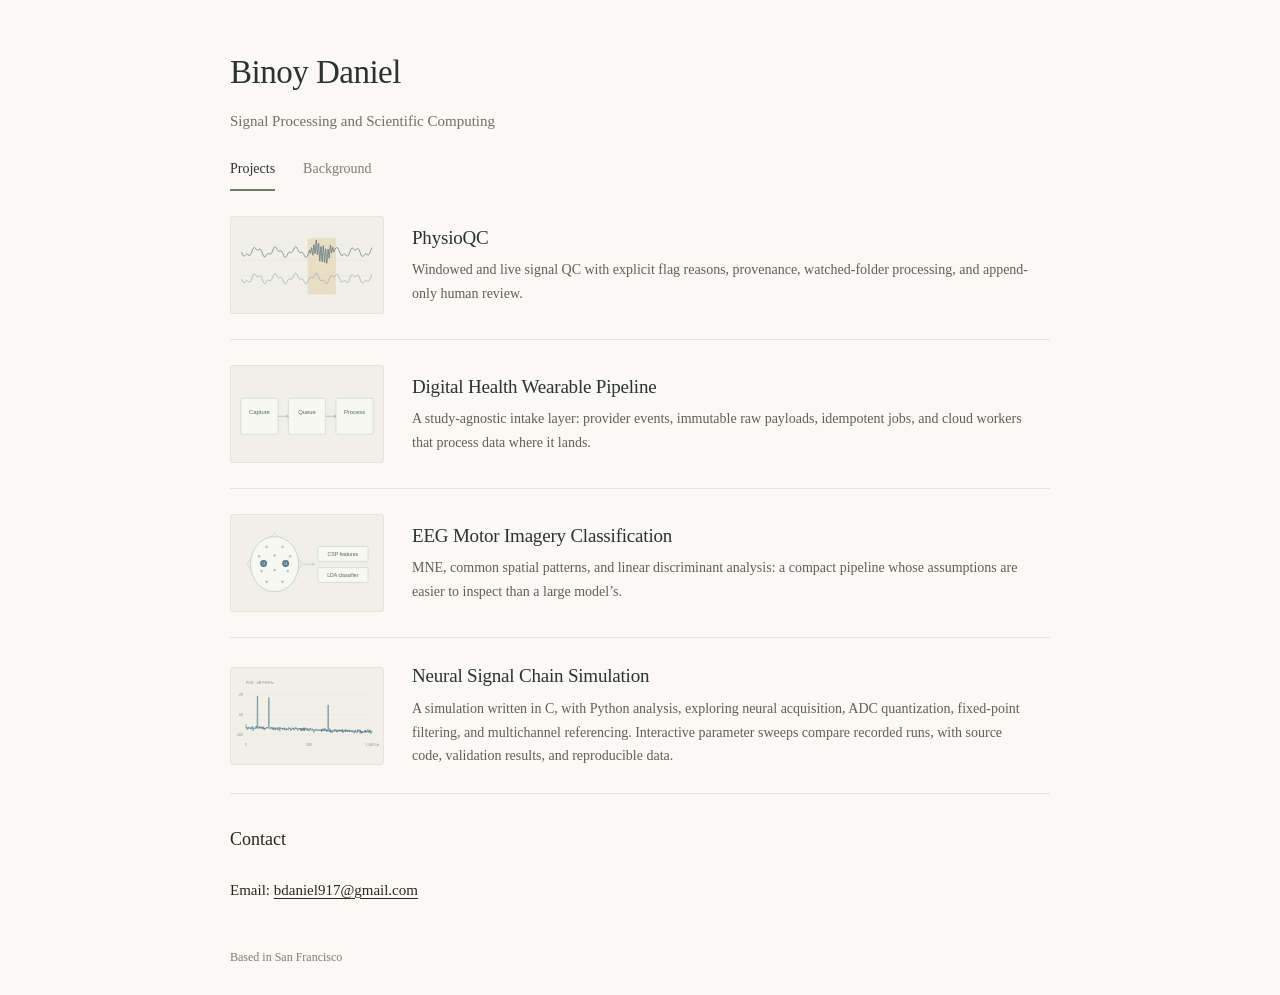
==== commit e6ac1a85: "Clarify neural simulation project description" ====
--- a/index.html
+++ b/index.html
@@ -12,7 +12,7 @@
     <article class="entry processed"><a class="project-image-link" href="/projects/physioqc/" aria-label="View PhysioQC"><img class="project-image" src="/images/quality-refined-small.svg" alt="Illustrative waveform and flagged signal-quality interval"></a><div class="entry-body"><h3><a href="/projects/physioqc/">PhysioQC</a></h3><p>Windowed and live signal QC with explicit flag reasons, provenance, watched-folder processing, and append-only human review.</p></div></article>
     <article class="entry processed"><a class="project-image-link" href="/projects/wearable-ingestion/" aria-label="View Digital Health Wearable Pipeline"><img class="project-image" src="/images/pipeline-refined-small.svg" alt="Simplified raw data, queue, and processing pipeline"></a><div class="entry-body"><h3><a href="/projects/wearable-ingestion/">Digital Health Wearable Pipeline</a></h3><p>A study-agnostic intake layer: provider events, immutable raw payloads, idempotent jobs, and cloud workers that process data where it lands.</p></div></article>
     <article class="entry processed"><a class="project-image-link" href="/projects/motor-imagery/" aria-label="View EEG Motor Imagery Classification"><img class="project-image" src="/images/eeg-refined-small.svg" alt="EEG electrode schematic followed by CSP and LDA"></a><div class="entry-body"><h3><a href="/projects/motor-imagery/">EEG Motor Imagery Classification</a></h3><p>MNE, common spatial patterns, and linear discriminant analysis: a compact pipeline whose assumptions are easier to inspect than a large model’s.</p></div></article>
-    <article class="entry processed"><a class="project-image-link" href="/projects/neural-recording-chain/" aria-label="View Neural Signal Chain Simulation"><img class="project-image" src="/images/spectrum-refined-small.svg" alt="Actual baseline power spectrum from the C11 neural simulation"></a><div class="entry-body"><h3><a href="/projects/neural-recording-chain/">Neural Signal Chain Simulation</a></h3><p>A C11 simulation with Python analysis exploring neural acquisition, ADC quantization, fixed-point filtering, and multichannel referencing. Interactive parameter sweeps compare recorded runs, with source code, validation results, and reproducible data.</p></div></article>
+    <article class="entry processed"><a class="project-image-link" href="/projects/neural-recording-chain/" aria-label="View Neural Signal Chain Simulation"><img class="project-image" src="/images/spectrum-refined-small.svg" alt="Actual baseline power spectrum from the neural simulation"></a><div class="entry-body"><h3><a href="/projects/neural-recording-chain/">Neural Signal Chain Simulation</a></h3><p>A simulation written in C, with Python analysis, exploring neural acquisition, ADC quantization, fixed-point filtering, and multichannel referencing. Interactive parameter sweeps compare recorded runs, with source code, validation results, and reproducible data.</p></div></article>
   </section>
   <section class="home-section contact">
     <h2>Contact</h2>
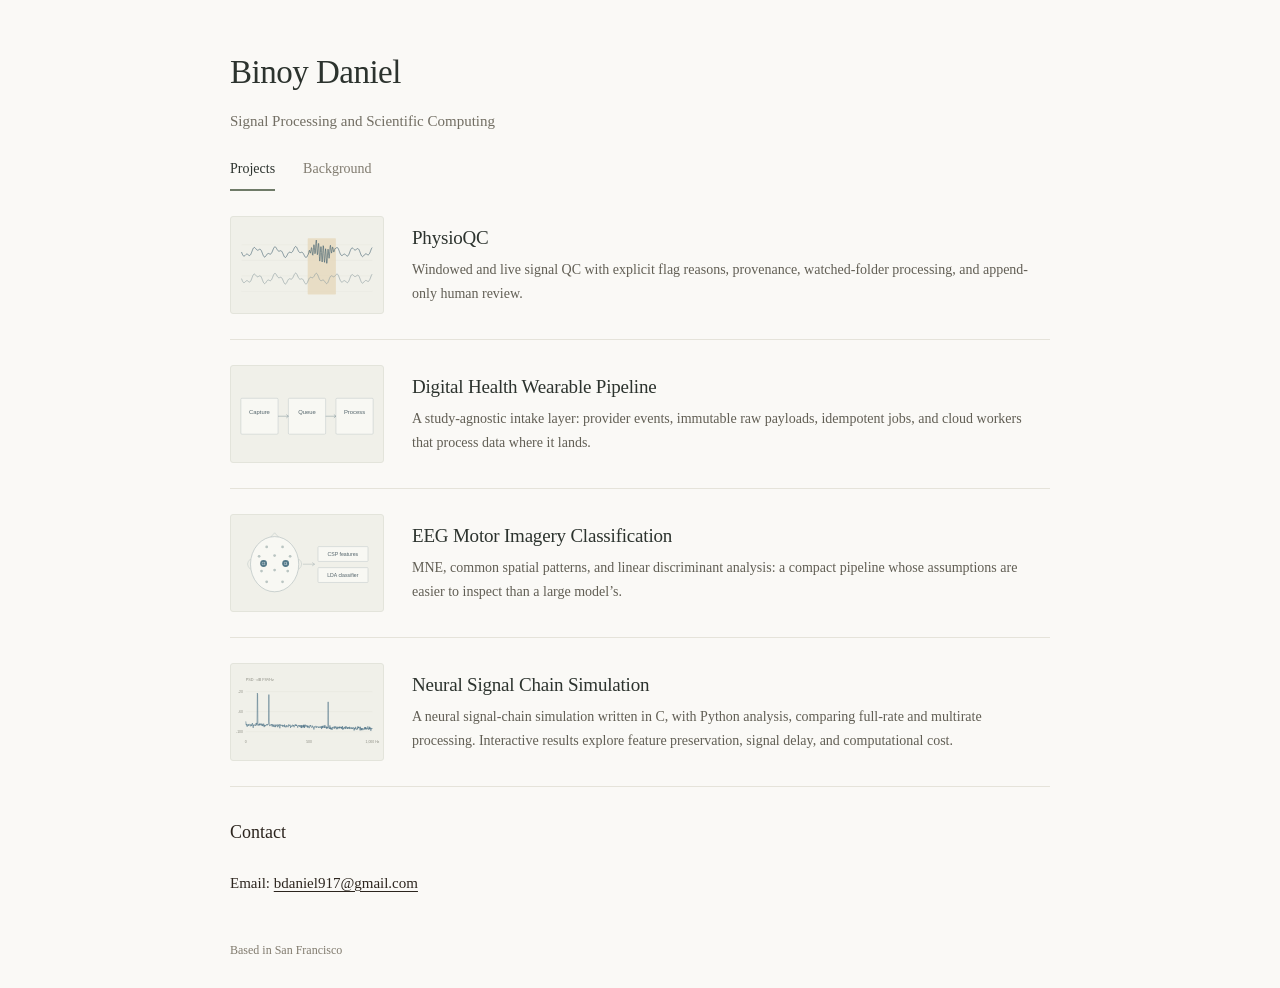
==== commit f0a50d55: "Link neural simulation project to its standalone report" ====
--- a/index.html
+++ b/index.html
@@ -12,7 +12,7 @@
     <article class="entry processed"><a class="project-image-link" href="/projects/physioqc/" aria-label="View PhysioQC"><img class="project-image" src="/images/quality-refined-small.svg" alt="Illustrative waveform and flagged signal-quality interval"></a><div class="entry-body"><h3><a href="/projects/physioqc/">PhysioQC</a></h3><p>Windowed and live signal QC with explicit flag reasons, provenance, watched-folder processing, and append-only human review.</p></div></article>
     <article class="entry processed"><a class="project-image-link" href="/projects/wearable-ingestion/" aria-label="View Digital Health Wearable Pipeline"><img class="project-image" src="/images/pipeline-refined-small.svg" alt="Simplified raw data, queue, and processing pipeline"></a><div class="entry-body"><h3><a href="/projects/wearable-ingestion/">Digital Health Wearable Pipeline</a></h3><p>A study-agnostic intake layer: provider events, immutable raw payloads, idempotent jobs, and cloud workers that process data where it lands.</p></div></article>
     <article class="entry processed"><a class="project-image-link" href="/projects/motor-imagery/" aria-label="View EEG Motor Imagery Classification"><img class="project-image" src="/images/eeg-refined-small.svg" alt="EEG electrode schematic followed by CSP and LDA"></a><div class="entry-body"><h3><a href="/projects/motor-imagery/">EEG Motor Imagery Classification</a></h3><p>MNE, common spatial patterns, and linear discriminant analysis: a compact pipeline whose assumptions are easier to inspect than a large model’s.</p></div></article>
-    <article class="entry processed"><a class="project-image-link" href="/projects/neural-recording-chain/" aria-label="View Neural Signal Chain Simulation"><img class="project-image" src="/images/spectrum-refined-small.svg" alt="Actual baseline power spectrum from the neural simulation"></a><div class="entry-body"><h3><a href="/projects/neural-recording-chain/">Neural Signal Chain Simulation</a></h3><p>A simulation written in C, with Python analysis, exploring neural acquisition, ADC quantization, fixed-point filtering, and multichannel referencing. Interactive parameter sweeps compare recorded runs, with source code, validation results, and reproducible data.</p></div></article>
+    <article class="entry processed"><a class="project-image-link" href="https://neural-signal-lab-binoy.bdaniel917.chatgpt.site/" aria-label="View Neural Signal Chain Simulation"><img class="project-image" src="/images/spectrum-refined-small.svg" alt="Actual baseline power spectrum from the neural simulation"></a><div class="entry-body"><h3><a href="https://neural-signal-lab-binoy.bdaniel917.chatgpt.site/">Neural Signal Chain Simulation</a></h3><p>A neural signal-chain simulation written in C, with Python analysis, comparing full-rate and multirate processing. Interactive results explore feature preservation, signal delay, and computational cost.</p></div></article>
   </section>
   <section class="home-section contact">
     <h2>Contact</h2>
